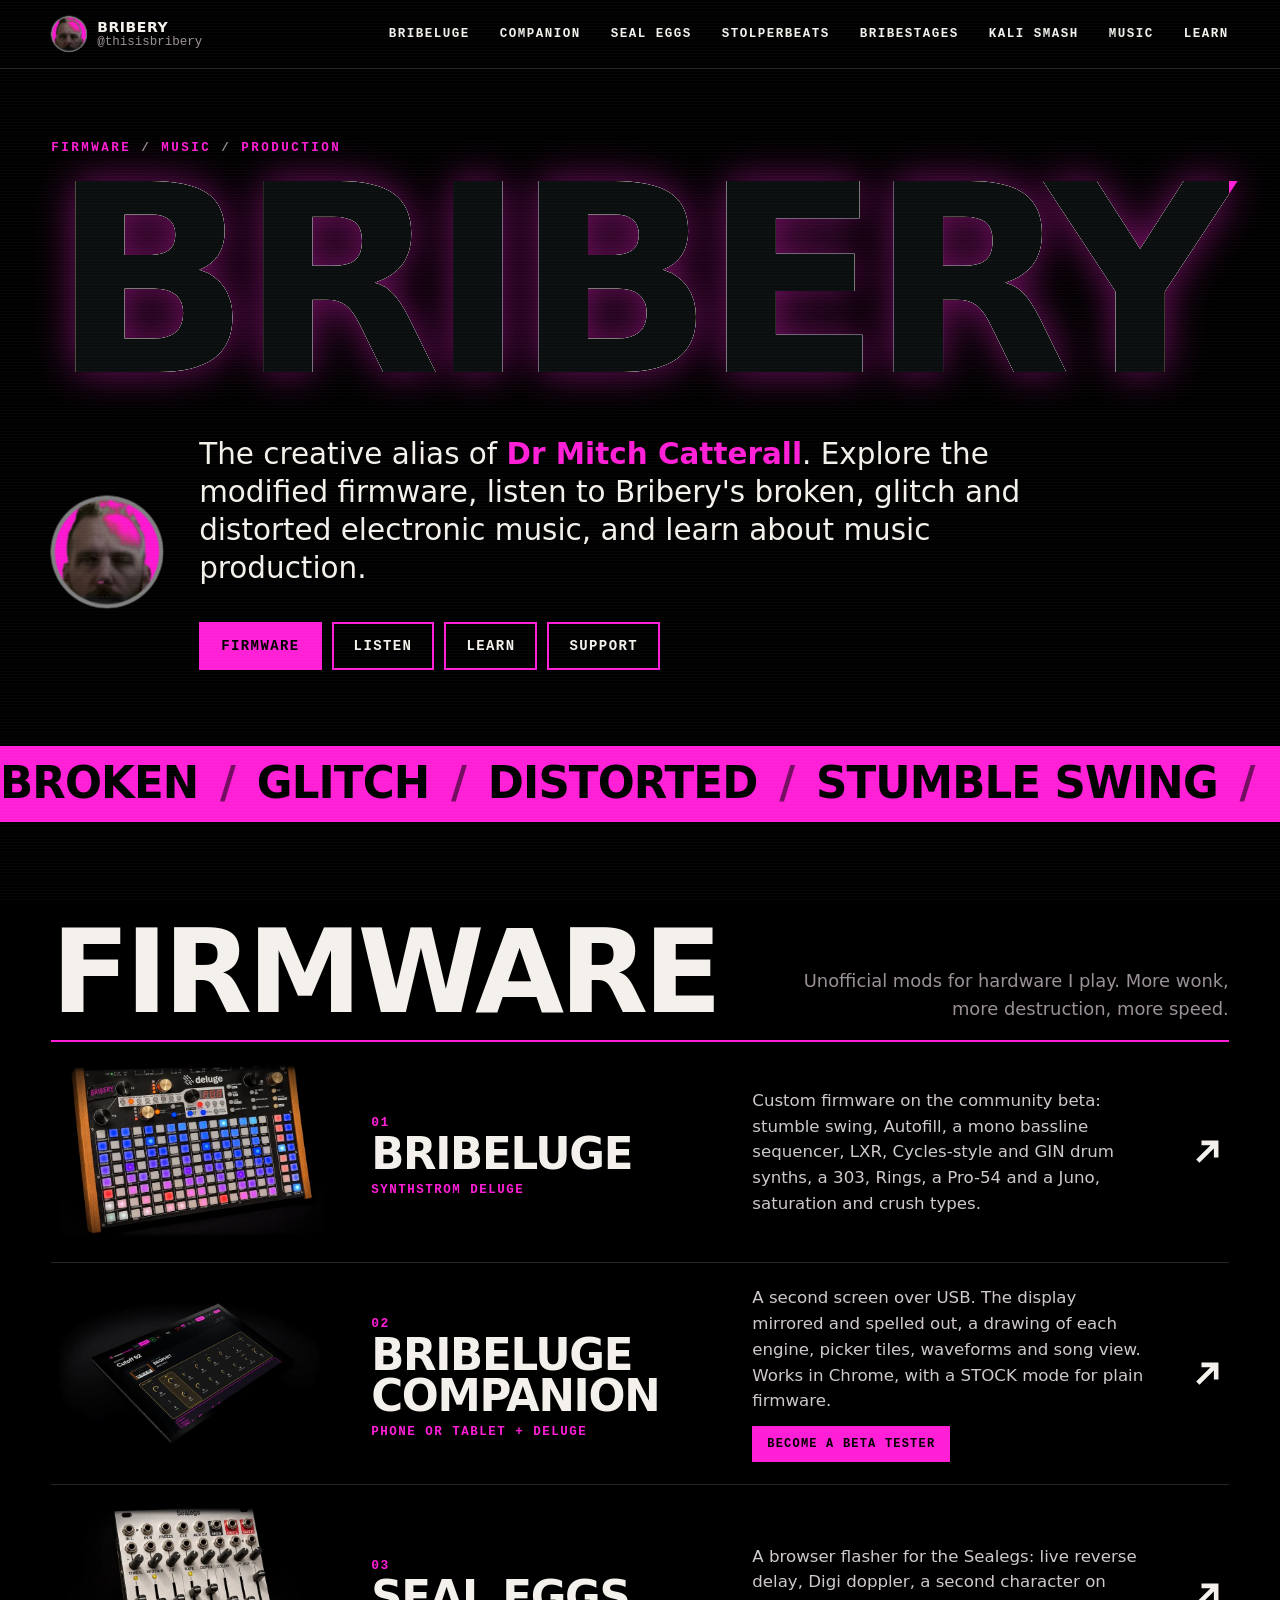
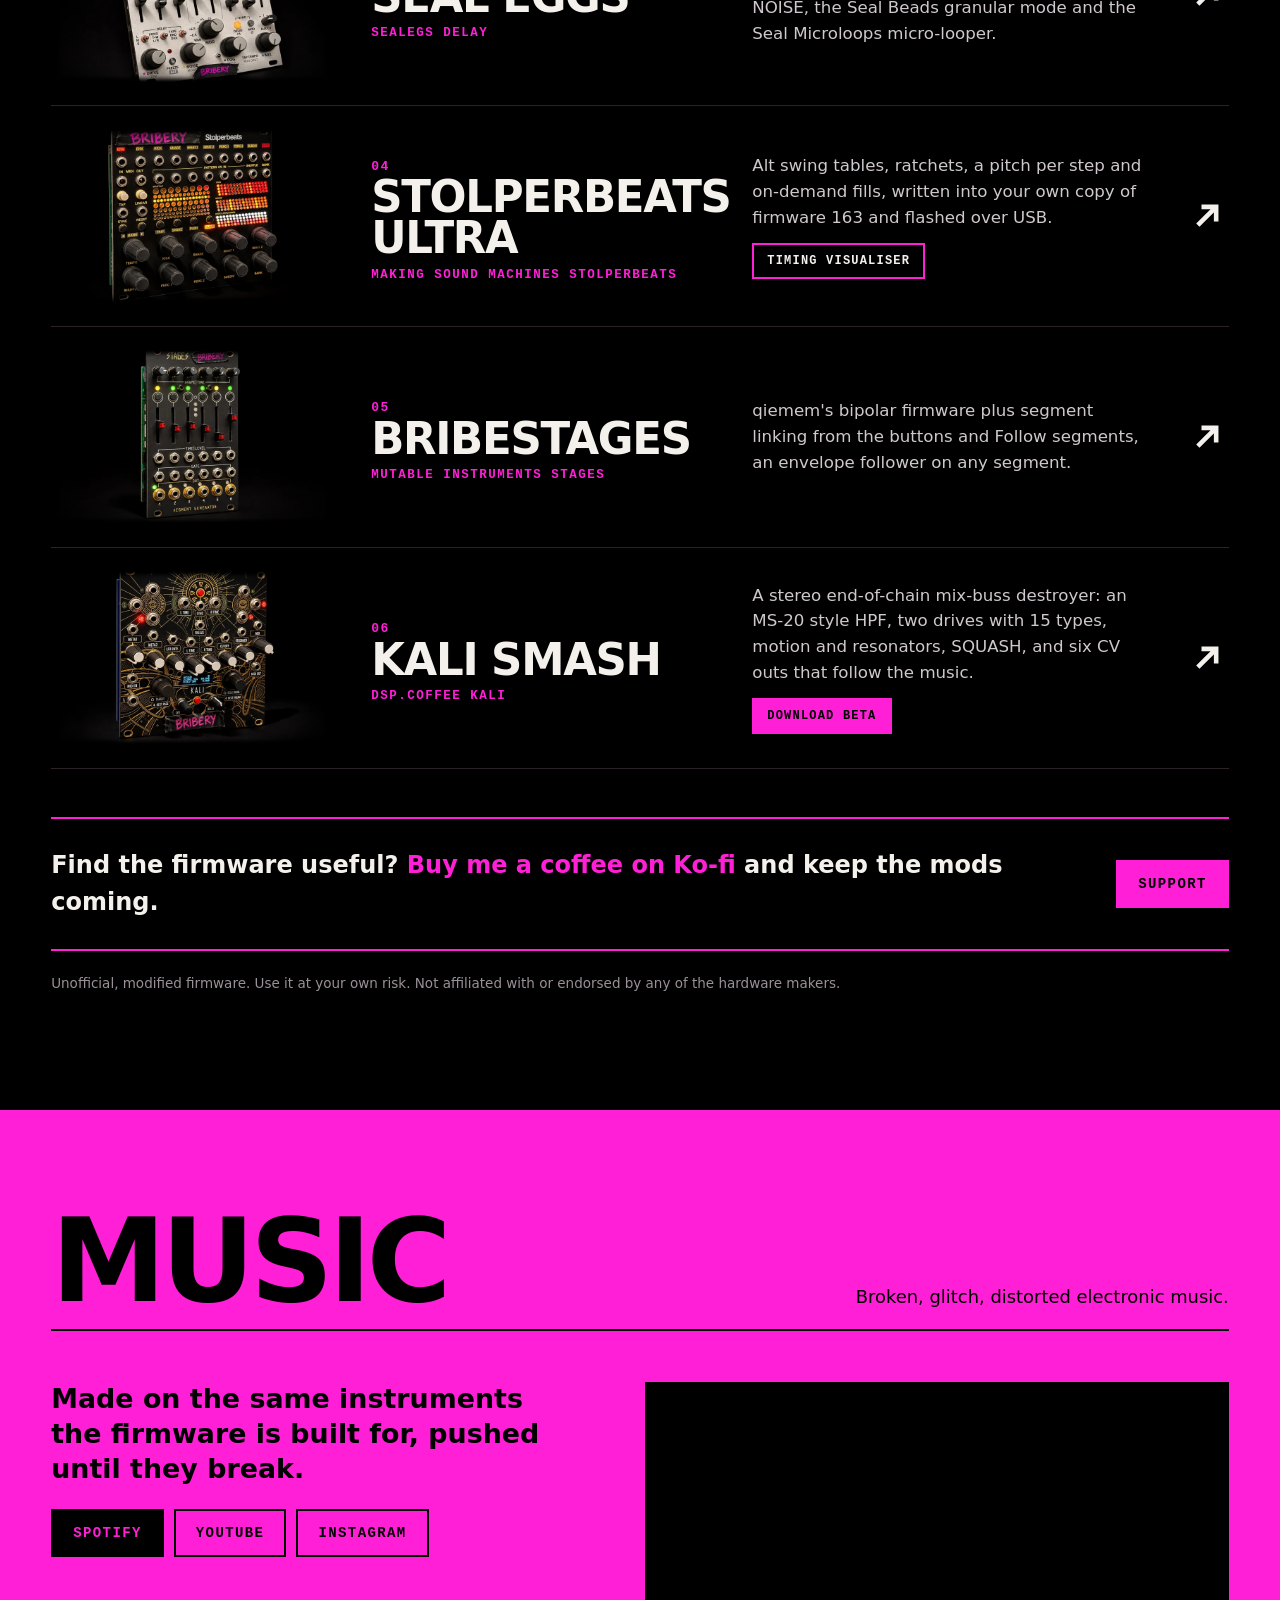
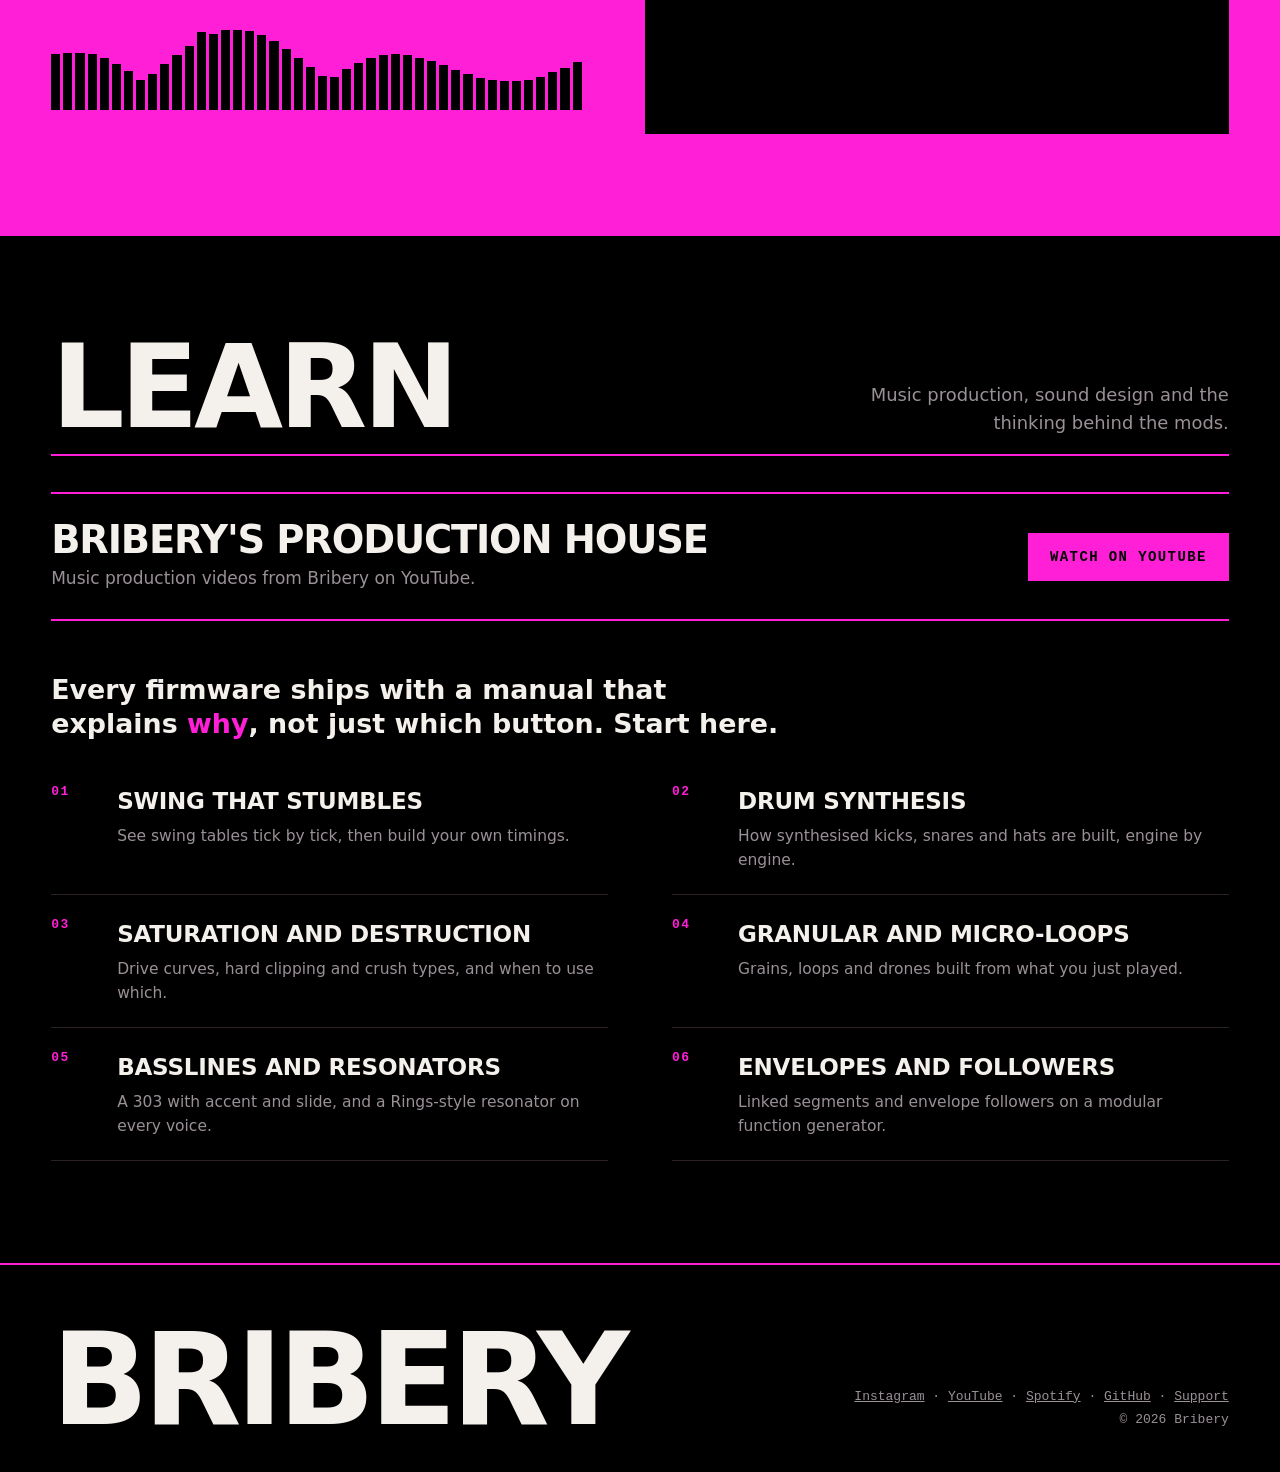
==== index.html @ 131e6a40 "Gear photos, BRIBESTAGES, Seal Eggs defaults - Real photos of the Deluge, Sealegs, Stolperbeats, Sta" ====
<!doctype html>
<html lang="en">
<head>
<meta charset="utf-8">
<meta name="viewport" content="width=device-width,initial-scale=1">
<title>BRIBERY</title>
<meta name="description" content="The creative alias of Dr Mitch Catterall. Modified firmware, broken, glitch and distorted electronic music, and music production.">
<meta name="theme-color" content="#000000">
<meta property="og:title" content="BRIBERY">
<meta property="og:description" content="Modified firmware, broken, glitch and distorted electronic music, and music production.">
<meta property="og:image" content="https://thisisbribery.com/assets/devices/deluge.webp">
<link rel="icon" type="image/png" sizes="32x32" href="/assets/favicon-32.png">
<link rel="icon" type="image/png" sizes="64x64" href="/assets/favicon-64.png">
<link rel="apple-touch-icon" href="/assets/apple-touch-icon.png">
<link rel="stylesheet" href="/assets/site.css">
<style>
html{scroll-behavior:smooth}

/* ---------- hero ---------- */
.hero{padding:clamp(28px,6vw,72px) var(--bx-gutter) clamp(36px,6vw,80px);position:relative}
.hero .bx-mega{font-size:19vw}
.hero-foot{display:grid;grid-template-columns:auto 1fr;gap:clamp(16px,3vw,36px);align-items:center;margin-top:clamp(22px,4vw,48px)}
.bigcoin{width:clamp(72px,9vw,112px);height:clamp(72px,9vw,112px);perspective:500px}
.bigcoin .bx-edge{width:8px;margin-left:-4px}
.bigcoin img{transform:translateZ(4px)}
.bigcoin .bx-back{transform:rotateY(180deg) translateZ(4px)}
.hero .bx-ctas{margin-top:clamp(22px,3vw,34px)}

/* ---------- marquee ---------- */
.marquee{background:var(--bx-pink);color:var(--bx-black);overflow:hidden;border-block:2px solid var(--bx-pink)}
.marquee-track{display:flex;width:max-content;animation:scroll 28s linear infinite}
.marquee span{font:900 clamp(22px,3.4vw,44px)/1 var(--bx-sans);letter-spacing:-.02em;text-transform:uppercase;padding:14px 0;white-space:nowrap}
.marquee i{font-style:normal;padding:0 .5em;opacity:.55}
@keyframes scroll{to{transform:translateX(-50%)}}

/* ---------- firmware rows with device shots ---------- */
.rows{list-style:none;margin:0;padding:0}
.row{position:relative;display:grid;grid-template-columns:clamp(150px,22vw,330px) minmax(0,1fr) minmax(0,1.15fr) 44px;gap:clamp(14px,3vw,40px);align-items:center;
  padding:clamp(14px,2vw,22px) 0;border-bottom:1px solid var(--bx-line);transition:background .15s,padding .15s}
.row:hover,.row:focus-within{background:var(--bx-pink);color:var(--bx-black);padding-inline:clamp(12px,2vw,24px)}
.row:hover .bx-num,.row:hover .dev,.row:hover .desc,.row:focus-within .bx-num,.row:focus-within .dev,.row:focus-within .desc{color:var(--bx-black)}
.shot{position:relative;aspect-ratio:16/10;background:#000;overflow:hidden}
.shot img{display:block;width:100%;height:100%;object-fit:cover;transition:transform .4s ease}
.shot::after{content:"";position:absolute;inset:0;background:radial-gradient(ellipse at 50% 50%,transparent 60%,#000 100%);pointer-events:none}
.row:hover .shot img{transform:scale(1.05)}
.shot.tall img{transform:scale(1.45)}
.row:hover .shot.tall img{transform:scale(1.52)}
.row h3{margin:0;font-weight:900;font-size:clamp(26px,3.4vw,52px);line-height:.95;letter-spacing:-.03em;text-transform:uppercase}
.row h3 a{text-decoration:none}
.row h3 a::after{content:"";position:absolute;inset:0;z-index:1}  /* whole row is the link */
.row h3 a:focus-visible{outline:none}
.dev{display:block;margin-top:8px;font:600 12.5px var(--bx-mono);letter-spacing:.12em;text-transform:uppercase;color:var(--bx-pink)}
.desc{margin:0;color:#cfc8cd;font-size:clamp(15px,1.3vw,17.5px)}
.extra{position:relative;z-index:2;display:flex;flex-wrap:wrap;gap:8px;margin-top:12px}
.extra .bx-btn{padding:9px 13px;font-size:12px}
.row:hover .extra .bx-btn,.row:focus-within .extra .bx-btn{border-color:var(--bx-black);color:var(--bx-black)}
.row:hover .extra .bx-btn.bx-solid,.row:focus-within .extra .bx-btn.bx-solid{background:var(--bx-black);color:var(--bx-pink)}
.arrow{width:44px;height:44px;justify-self:end;stroke:currentColor;fill:none;stroke-width:2.5;transition:transform .15s}
.row:hover .arrow{transform:translate(4px,-4px)}

.support{display:grid;grid-template-columns:minmax(0,1fr) auto;gap:20px;align-items:center;margin-top:clamp(28px,4vw,48px);padding:clamp(18px,2.6vw,28px) 0;border-block:2px solid var(--bx-pink)}
.support p{margin:0;font-size:clamp(18px,1.9vw,24px);font-weight:600}
.support p b{color:var(--bx-pink)}

/* ---------- music ---------- */
.music{background:var(--bx-pink);color:var(--bx-black)}
.music .bx-sec-head{border-color:var(--bx-black)}
.music .bx-sec-head p{color:var(--bx-black)}
.music-body{display:grid;grid-template-columns:minmax(0,1fr) minmax(0,1.1fr);gap:clamp(24px,5vw,72px);align-items:start;margin-top:clamp(28px,4vw,52px)}
.music-body p{margin:0 0 22px;font-size:clamp(19px,2.1vw,28px);line-height:1.3;font-weight:600;max-width:30ch}
.player{background:#000;padding:0;min-height:352px}
.player iframe{display:block;width:100%;height:352px;border:0}
.viz{display:flex;align-items:flex-end;gap:3px;height:clamp(70px,9vw,120px);margin-top:clamp(24px,3vw,40px)}
.viz b{flex:1;background:var(--bx-black);height:var(--h,30%);min-height:2px}

/* ---------- learn ---------- */
.learn-intro{margin:clamp(28px,4vw,52px) 0 clamp(10px,2vw,20px);font-size:clamp(19px,2.1vw,28px);line-height:1.3;font-weight:600;max-width:40ch}
.learn-intro b{color:var(--bx-pink)}
.yt{display:grid;grid-template-columns:minmax(0,1fr) auto;gap:20px;align-items:center;padding:clamp(18px,2.6vw,28px) 0;border-block:2px solid var(--bx-pink);margin:clamp(20px,3vw,36px) 0}
.yt h3{margin:0;font-weight:900;font-size:clamp(24px,3vw,42px);line-height:.95;letter-spacing:-.03em;text-transform:uppercase}
.yt p{margin:6px 0 0;color:var(--bx-muted)}
.topics{list-style:none;margin:0;padding:0;display:grid;grid-template-columns:repeat(2,minmax(0,1fr));column-gap:clamp(24px,5vw,72px)}
.topics li{border-bottom:1px solid var(--bx-line)}
.topics a{display:grid;grid-template-columns:52px 1fr;gap:14px;padding:22px 0;text-decoration:none}
.topics h3{margin:0;font-size:clamp(19px,1.8vw,24px);font-weight:800;letter-spacing:-.01em;text-transform:uppercase}
.topics p{margin:4px 0 0;color:var(--bx-muted);font-size:15.5px}
.topics a:hover h3{color:var(--bx-pink)}
.topics a:hover p{color:var(--bx-ink)}

@media (max-width:860px){
  .row{grid-template-columns:minmax(0,1fr) 30px;row-gap:12px}
  .row .shot{grid-column:1 / -1}
  .row .desc-wrap{grid-column:1 / -1}
  .row .arrow{grid-row:2;grid-column:2;width:30px;height:30px}
  .music-body,.topics{grid-template-columns:1fr}
  .support,.yt{grid-template-columns:1fr}
}
@media (max-width:520px){ .hero-foot{grid-template-columns:1fr} }
@media (prefers-reduced-motion:reduce){ .marquee-track,.viz b{animation:none!important} html{scroll-behavior:auto} }
</style>
<script src="/assets/site.js"></script>
</head>
<body class="bx" data-bx-page="home" data-bx-foot>

<main>
  <div class="hero">
    <p class="bx-kicker">Firmware <span>/</span> Music <span>/</span> Production</p>
    <h1 class="bx-mega bx-glitch" data-text="BRIBERY" data-fit><span class="bx-fit">BRIBERY</span></h1>
    <div class="hero-foot">
      <span class="bx-coin bigcoin" aria-hidden="true"><span class="bx-coin-inner"><img src="/assets/coin-front.png" alt=""><span class="bx-edge"></span><img class="bx-back" src="/assets/coin-back.png" alt=""></span></span>
      <div>
        <p class="bx-lede">The creative alias of <b>Dr Mitch Catterall</b>. Explore the modified firmware, listen to Bribery's broken, glitch and distorted electronic music, and learn about music production.</p>
        <div class="bx-ctas">
          <a class="bx-btn bx-solid" href="#firmware">Firmware</a>
          <a class="bx-btn" href="#music">Listen</a>
          <a class="bx-btn" href="#learn">Learn</a>
          <a class="bx-btn" data-bx-support href="#" target="_blank" rel="noopener">Support</a>
        </div>
      </div>
    </div>
  </div>

  <div class="marquee" aria-hidden="true">
    <div class="marquee-track">
      <span>Broken<i>/</i>Glitch<i>/</i>Distorted<i>/</i>Stumble swing<i>/</i>Drum synths<i>/</i>Live reverse<i>/</i>Granular<i>/</i>Mix-buss destruction<i>/</i>Moarrrrr<i>/</i></span>
      <span>Broken<i>/</i>Glitch<i>/</i>Distorted<i>/</i>Stumble swing<i>/</i>Drum synths<i>/</i>Live reverse<i>/</i>Granular<i>/</i>Mix-buss destruction<i>/</i>Moarrrrr<i>/</i></span>
    </div>
  </div>

  <section class="bx-section" id="firmware">
    <div class="bx-sec-head">
      <h2>Firmware</h2>
      <p>Unofficial mods for hardware I play. More wonk, more destruction, more speed.</p>
    </div>
    <ul class="rows">
      <li class="row">
        <div class="shot"><img src="/assets/devices/deluge-sm.webp" width="800" height="500" alt="" loading="lazy"></div>
        <div><span class="bx-num">01</span><h3><a href="/bribeluge/">Bribeluge</a></h3><span class="dev">Synthstrom Deluge</span></div>
        <div class="desc-wrap"><p class="desc">Custom firmware on the community beta: stumble swing, Autofill, a mono bassline sequencer, LXR, Cycles-style and GIN drum synths, a 303, Rings, a Pro-54 and a Juno, saturation and crush types.</p></div>
        <svg class="arrow" viewBox="0 0 24 24" aria-hidden="true"><path d="M7 17 17 7M9 7h8v8"/></svg>
      </li>
      <li class="row">
        <div class="shot"><img src="/assets/devices/companion-sm.webp" width="800" height="500" alt="" loading="lazy"></div>
        <div><span class="bx-num">02</span><h3><a href="/companion/">Bribeluge Companion</a></h3><span class="dev">Phone or tablet + Deluge</span></div>
        <div class="desc-wrap"><p class="desc">A second screen over USB. The display mirrored and spelled out, a drawing of each engine, picker tiles, waveforms and song view. Works in Chrome, with a STOCK mode for plain firmware.</p>
          <div class="extra"><a class="bx-btn bx-solid" href="#" data-bx-beta>Become a beta tester</a></div></div>
        <svg class="arrow" viewBox="0 0 24 24" aria-hidden="true"><path d="M7 17 17 7M9 7h8v8"/></svg>
      </li>
      <li class="row">
        <div class="shot"><img src="/assets/devices/sealegs-sm.webp" width="800" height="500" alt="" loading="lazy"></div>
        <div><span class="bx-num">03</span><h3><a href="/sealeggs/">Seal Eggs</a></h3><span class="dev">Sealegs delay</span></div>
        <div class="desc-wrap"><p class="desc">A browser flasher for the Sealegs: live reverse delay, Digi doppler, a second character on NOISE, the Seal Beads granular mode and the Seal Microloops micro-looper.</p></div>
        <svg class="arrow" viewBox="0 0 24 24" aria-hidden="true"><path d="M7 17 17 7M9 7h8v8"/></svg>
      </li>
      <li class="row">
        <div class="shot"><img src="/assets/devices/stolperbeats-sm.webp" width="800" height="500" alt="" loading="lazy"></div>
        <div><span class="bx-num">04</span><h3><a href="/stolperbeats/">Stolperbeats Ultra</a></h3><span class="dev">Making Sound Machines Stolperbeats</span></div>
        <div class="desc-wrap"><p class="desc">Alt swing tables, ratchets, a pitch per step and on-demand fills, written into your own copy of firmware 163 and flashed over USB.</p>
          <div class="extra"><a class="bx-btn" href="/stolperbeats/visualiser/">Timing visualiser</a></div></div>
        <svg class="arrow" viewBox="0 0 24 24" aria-hidden="true"><path d="M7 17 17 7M9 7h8v8"/></svg>
      </li>
      <li class="row">
        <div class="shot"><img src="/assets/devices/stages-sm.webp" width="800" height="500" alt="" loading="lazy"></div>
        <div><span class="bx-num">05</span><h3><a href="/bribestages/">Bribestages</a></h3><span class="dev">Mutable Instruments Stages</span></div>
        <div class="desc-wrap"><p class="desc">qiemem's bipolar firmware plus segment linking from the buttons and Follow segments, an envelope follower on any segment.</p></div>
        <svg class="arrow" viewBox="0 0 24 24" aria-hidden="true"><path d="M7 17 17 7M9 7h8v8"/></svg>
      </li>
    <li class="row">
        <div class="shot"><img src="/assets/devices/kali-sm.webp" width="800" height="500" alt="" loading="lazy"></div>
        <div><span class="bx-num">06</span><h3><a href="/kali/">Kali Smash</a></h3><span class="dev">dsp.coffee Kali</span></div>
        <div class="desc-wrap"><p class="desc">A stereo end-of-chain mix-buss destroyer: an MS-20 style HPF, two drives with 15 types, motion and resonators, SQUASH, and six CV outs that follow the music.</p>
          <div class="extra"><a class="bx-btn bx-solid" href="#" data-bx-download="kali">Download beta</a></div></div>
        <svg class="arrow" viewBox="0 0 24 24" aria-hidden="true"><path d="M7 17 17 7M9 7h8v8"/></svg>
      </li>
    </ul>
    <div class="support" data-bx-support-block>
      <p>Find the firmware useful? <b>Buy me a coffee on Ko-fi</b> and keep the mods coming.</p>
      <a class="bx-btn bx-solid" data-bx-support href="#" target="_blank" rel="noopener">Support</a>
    </div>
    <p class="bx-fine" style="margin-top:22px">Unofficial, modified firmware. Use it at your own risk. Not affiliated with or endorsed by any of the hardware makers.</p>
  </section>

  <section id="music" class="bx-section music">
    <div class="bx-sec-head">
      <h2>Music</h2>
      <p>Broken, glitch, distorted electronic music.</p>
    </div>
    <div class="music-body">
      <div>
        <p>Made on the same instruments the firmware is built for, pushed until they break.</p>
        <div class="bx-ctas">
          <a class="bx-btn bx-ink bx-solid" data-bx-link="spotify" href="#" target="_blank" rel="noopener">Spotify</a>
          <a class="bx-btn bx-ink" data-bx-link="youtube" href="#" target="_blank" rel="noopener">YouTube</a>
          <a class="bx-btn bx-ink" data-bx-link="instagram" href="#" target="_blank" rel="noopener">Instagram</a>
        </div>
        <div class="viz" id="viz" aria-hidden="true"></div>
      </div>
      <div class="player">
        <iframe title="Bribery on Spotify" src="https://open.spotify.com/embed/artist/2icKus0gqgPVjAtHFM0e7N?utm_source=generator&amp;theme=0" loading="lazy"
          allow="autoplay; clipboard-write; encrypted-media; fullscreen; picture-in-picture"></iframe>
      </div>
    </div>
  </section>

  <section id="learn" class="bx-section">
    <div class="bx-sec-head">
      <h2>Learn</h2>
      <p>Music production, sound design and the thinking behind the mods.</p>
    </div>
    <div class="yt">
      <div><h3>Bribery's Production House</h3><p>Music production videos from Bribery on YouTube.</p></div>
      <a class="bx-btn bx-solid" data-bx-link="youtube" href="#" target="_blank" rel="noopener">Watch on YouTube</a>
    </div>
    <p class="learn-intro">Every firmware ships with a manual that explains <b>why</b>, not just which button. Start here.</p>
    <ul class="topics">
      <li><a href="/stolperbeats/visualiser/"><span class="bx-num">01</span><div><h3>Swing that stumbles</h3><p>See swing tables tick by tick, then build your own timings.</p></div></a></li>
      <li><a href="/bribeluge/#drums"><span class="bx-num">02</span><div><h3>Drum synthesis</h3><p>How synthesised kicks, snares and hats are built, engine by engine.</p></div></a></li>
      <li><a href="/bribeluge/#fx"><span class="bx-num">03</span><div><h3>Saturation and destruction</h3><p>Drive curves, hard clipping and crush types, and when to use which.</p></div></a></li>
      <li><a href="/sealeggs/"><span class="bx-num">04</span><div><h3>Granular and micro-loops</h3><p>Grains, loops and drones built from what you just played.</p></div></a></li>
      <li><a href="/bribeluge/#synths"><span class="bx-num">05</span><div><h3>Basslines and resonators</h3><p>A 303 with accent and slide, and a Rings-style resonator on every voice.</p></div></a></li>
      <li><a href="/bribestages/#follow"><span class="bx-num">06</span><div><h3>Envelopes and followers</h3><p>Linked segments and envelope followers on a modular function generator.</p></div></a></li>
    </ul>
  </section>
</main>

<script>
// Level-meter visual in the Music band.
(function(){
  var viz = document.getElementById("viz"), n = innerWidth < 600 ? 28 : 44, bars = [];
  for (var i = 0; i < n; i++){ var b = document.createElement("b"); viz.appendChild(b); bars.push(b); }
  var still = matchMedia("(prefers-reduced-motion: reduce)").matches;
  function frame(t){
    for (var i = 0; i < n; i++){
      var x = i / n, base = 0.25 + 0.45 * Math.abs(Math.sin(x * 9 + t / 700)) * Math.abs(Math.sin(x * 3.1 - t / 1300));
      var spike = Math.random() < 0.06 ? Math.random() * 0.6 : 0;
      bars[i].style.setProperty("--h", Math.min(100, (base + spike) * 100) + "%");
    }
  }
  if (still) { frame(1200); return; }
  var last = 0;
  (function loop(t){ if (t - last > 90){ frame(t); last = t; } requestAnimationFrame(loop); })(0);
})();
</script>
</body>
</html>
---- assets/site.css ----
/* BRIBERY shared shell.
   Everything here is prefixed bx- so it never collides with a ported tool's own classes.
   Tokens are on :root under --bx-*. A page in "classic" mode (html[data-mode="classic"])
   keeps only the mode toggle from this file; the shell nav and footer hide. */
:root{
  --bx-pink:#ff1fd6; --bx-pink-deep:#b3009a; --bx-pink-glow:rgba(255,31,214,.45);
  --bx-teal:#19ffe0; --bx-orange:#ff8a1f;
  --bx-black:#000; --bx-ink:#f4f1ec; --bx-muted:#9a9097; --bx-line:#2a2228; --bx-soft:#0d0a0c;
  --bx-mono:ui-monospace,SFMono-Regular,Menlo,Consolas,monospace;
  --bx-sans:system-ui,-apple-system,"Segoe UI",Roboto,Helvetica,Arial,sans-serif;
  --bx-gutter:clamp(16px,4vw,56px);
}

/* ---------- base for pages built natively in the new style ---------- */
body.bx{margin:0;background:var(--bx-black);color:var(--bx-ink);font:17px/1.55 var(--bx-sans);-webkit-font-smoothing:antialiased;overflow-x:hidden}
body.bx *{box-sizing:border-box}
body.bx a{color:inherit}
body.bx ::selection{background:var(--bx-pink);color:var(--bx-black)}
html[data-mode="new"] body::after,body.bx::after{content:"";position:fixed;inset:0;pointer-events:none;z-index:900;
  background:repeating-linear-gradient(0deg,rgba(255,255,255,.025) 0 1px,transparent 1px 3px)}

/* ---------- top bar ---------- */
.bx-top{display:flex;align-items:center;justify-content:space-between;gap:16px;padding:16px var(--bx-gutter);
  border-bottom:1px solid var(--bx-line);background:var(--bx-black);color:var(--bx-ink);font-family:var(--bx-sans);position:relative;z-index:800}
.bx-top *{box-sizing:border-box}
.bx-brand{display:inline-flex;align-items:center;gap:10px;text-decoration:none;color:var(--bx-ink);font-size:14px;line-height:1.2;flex:0 0 auto}
.bx-brand b{font-weight:800;letter-spacing:.04em}
.bx-brand small{display:block;color:var(--bx-muted);font:12.5px var(--bx-mono)}
.bx-brand:hover small{color:var(--bx-pink)}
.bx-coin{display:block;width:36px;height:36px;perspective:220px;flex:0 0 auto}
.bx-coin-inner{display:block;position:relative;width:100%;height:100%;transform-style:preserve-3d;animation:bxcoinspin 4s steps(24) infinite}
.bx-brand:hover .bx-coin-inner{animation-duration:1.6s}
.bx-coin img{position:absolute;inset:0;width:100%;height:100%;border-radius:50%;backface-visibility:hidden;-webkit-backface-visibility:hidden;transform:translateZ(2.5px)}
.bx-coin .bx-back{transform:rotateY(180deg) translateZ(2.5px)}
.bx-coin .bx-edge{display:block;position:absolute;left:50%;top:8%;width:5px;height:84%;margin-left:-2.5px;background:linear-gradient(#9a9a9a,#6f6f6f 50%,#4a4a4a);transform:rotateY(90deg)}
@keyframes bxcoinspin{to{transform:rotateY(360deg)}}
.bx-nav{display:flex;align-items:center;gap:clamp(12px,2.4vw,30px);font:600 12.5px var(--bx-mono);letter-spacing:.12em;text-transform:uppercase;
  overflow-x:auto;scrollbar-width:none;min-width:0}
.bx-nav::-webkit-scrollbar{display:none}
.bx-nav a{text-decoration:none;color:var(--bx-muted);white-space:nowrap}
.bx-nav a:hover,.bx-nav a[aria-current="page"]{color:var(--bx-pink)}

/* ---------- classic / new toggle ---------- */
.bx-mode{display:inline-flex;border:1.5px solid var(--bx-pink);font:700 11px var(--bx-mono);letter-spacing:.12em;text-transform:uppercase;flex:0 0 auto;background:var(--bx-black)}
.bx-mode button{all:unset;cursor:pointer;padding:6px 10px;color:var(--bx-pink);font:inherit;letter-spacing:inherit}
.bx-mode button[aria-pressed="true"]{background:var(--bx-pink);color:var(--bx-black)}
.bx-mode button:focus-visible{outline:2px solid var(--bx-teal);outline-offset:2px}
/* In classic mode the toggle floats bottom-left so the original page is untouched */
.bx-mode-float{position:fixed;left:10px;bottom:10px;z-index:950;box-shadow:0 4px 16px rgba(0,0,0,.35);opacity:.9}
.bx-mode-float:hover{opacity:1}
/* Classic is already on, so the floating toggle only needs the way back */
.bx-mode-float button[data-m="classic"]{display:none}
.bx-mode-float button[data-m="new"]{background:var(--bx-black);color:var(--bx-pink);padding:5px 8px;font-size:10px}
.bx-mode-float button[data-m="new"]::after{content:" look"}
html[data-mode="classic"] .bx-top,html[data-mode="classic"] .bx-foot,html[data-mode="classic"] .bx-new-only{display:none!important}
html[data-mode="new"] .bx-classic-only,html:not([data-mode]) .bx-classic-only{display:none!important}

/* ---------- shared building blocks for new-style pages ---------- */
.bx-section{padding:clamp(56px,8vw,120px) var(--bx-gutter)}
.bx-kicker{font:600 12.5px var(--bx-mono);letter-spacing:.2em;text-transform:uppercase;color:var(--bx-pink);margin:0 0 clamp(10px,2vw,22px)}
.bx-kicker span{color:var(--bx-muted)}
.bx-mega{position:relative;margin:0;font-weight:900;line-height:.8;letter-spacing:-.045em;color:var(--bx-pink);white-space:nowrap;text-shadow:0 0 40px var(--bx-pink-glow);text-transform:uppercase}
.bx-mega .bx-fit{display:inline-block}
/* giant titles are decorative and their glyph boxes overhang: never let them swallow clicks meant for buttons below */
.bx-mega{pointer-events:none}
.bx-glitch::before,.bx-glitch::after{content:attr(data-text);position:absolute;left:0;top:0;width:100%;overflow:hidden;pointer-events:none;text-shadow:none}
.bx-glitch::before{color:var(--bx-teal);mix-blend-mode:screen;animation:bxslice1 4.2s steps(1) infinite}
.bx-glitch::after{color:var(--bx-ink);mix-blend-mode:difference;animation:bxslice2 4.2s steps(1) infinite}
@keyframes bxslice1{0%,86%,100%{clip-path:inset(100% 0 0 0);transform:none}87%{clip-path:inset(12% 0 70% 0);transform:translate(-1.2vw,0)}89%{clip-path:inset(55% 0 28% 0);transform:translate(1.6vw,0)}91%{clip-path:inset(30% 0 52% 0);transform:translate(-.6vw,0)}93%{clip-path:inset(78% 0 6% 0);transform:translate(2.2vw,0)}95%{clip-path:inset(100% 0 0 0)}}
@keyframes bxslice2{0%,88%,100%{clip-path:inset(100% 0 0 0);transform:none}89%{clip-path:inset(40% 0 44% 0);transform:translate(1vw,0)}92%{clip-path:inset(4% 0 86% 0);transform:translate(-2vw,0)}94%{clip-path:inset(66% 0 20% 0);transform:translate(.8vw,0)}96%{clip-path:inset(100% 0 0 0)}}
.bx-lede{margin:0;font-size:clamp(19px,2.3vw,30px);line-height:1.3;font-weight:500;max-width:46ch}
.bx-lede b{color:var(--bx-pink);font-weight:800}
.bx-sec-head{display:grid;grid-template-columns:1fr auto;align-items:end;gap:20px;border-bottom:2px solid var(--bx-pink);padding-bottom:18px}
.bx-sec-head h2{margin:0;font-weight:900;font-size:clamp(44px,9vw,140px);line-height:.85;letter-spacing:-.04em;text-transform:uppercase}
.bx-sec-head p{margin:0;max-width:38ch;color:var(--bx-muted);font-size:clamp(15px,1.4vw,18px);text-align:right}
.bx-num{font:600 13px var(--bx-mono);color:var(--bx-pink);letter-spacing:.12em}
.bx-btn{display:inline-flex;align-items:center;gap:10px;text-decoration:none;font:700 14px var(--bx-mono);letter-spacing:.1em;text-transform:uppercase;
  padding:14px 20px;border:2px solid var(--bx-pink);color:var(--bx-pink);background:transparent;cursor:pointer;transition:background .12s,color .12s;border-radius:0}
.bx-btn:hover{background:var(--bx-pink);color:var(--bx-black)}
.bx-btn.bx-solid{background:var(--bx-pink);color:var(--bx-black)}
.bx-btn.bx-solid:hover{background:var(--bx-black);color:var(--bx-pink)}
.bx-btn.bx-ink{border-color:var(--bx-black);color:var(--bx-black)}
.bx-btn.bx-ink:hover,.bx-btn.bx-ink.bx-solid{background:var(--bx-black);color:var(--bx-pink)}
.bx-ctas{display:flex;flex-wrap:wrap;gap:10px}
.bx-fine{font-size:13.5px;color:var(--bx-muted)}

/* ---------- footer ---------- */
.bx-foot{border-top:2px solid var(--bx-pink);padding:clamp(36px,5vw,64px) var(--bx-gutter) 40px;display:grid;grid-template-columns:1fr auto;gap:24px;align-items:end;
  background:var(--bx-black);color:var(--bx-ink);font-family:var(--bx-sans)}
.bx-foot-word{font-weight:900;font-size:clamp(48px,10vw,150px);line-height:.8;letter-spacing:-.045em;color:var(--bx-pink);margin:0;text-decoration:none}
.bx-foot-meta{font:13px/1.8 var(--bx-mono);color:var(--bx-muted);text-align:right}
.bx-foot-meta a{color:var(--bx-ink)}
.bx-foot-meta a:hover{color:var(--bx-pink)}

/* ---------- beta tester modal ---------- */
.bx-modal{position:fixed;inset:0;z-index:1000;display:none;align-items:center;justify-content:center;padding:16px;background:rgba(0,0,0,.78);font-family:var(--bx-sans);color:var(--bx-ink)}
.bx-modal.bx-open{display:flex}
.bx-modal *{box-sizing:border-box}
.bx-dialog{width:100%;max-width:520px;background:var(--bx-black);border:2px solid var(--bx-pink);box-shadow:0 0 60px var(--bx-pink-glow);padding:clamp(20px,4vw,34px);position:relative;max-height:calc(100vh - 32px);overflow:auto}
.bx-dialog h3{margin:0 0 6px;font-size:clamp(30px,5vw,46px);font-weight:900;line-height:.9;letter-spacing:-.03em;text-transform:uppercase;color:var(--bx-pink)}
.bx-dialog p{margin:0 0 18px;color:var(--bx-muted);font-size:15px}
.bx-dialog label{display:block;font:600 11.5px var(--bx-mono);letter-spacing:.14em;text-transform:uppercase;color:var(--bx-muted);margin:14px 0 6px}
.bx-dialog input,.bx-dialog select,.bx-dialog textarea{width:100%;background:#0b0809;border:1.5px solid var(--bx-line);color:var(--bx-ink);font:16px var(--bx-sans);padding:11px 12px;border-radius:0}
.bx-dialog input:focus,.bx-dialog select:focus,.bx-dialog textarea:focus{outline:none;border-color:var(--bx-pink)}
.bx-dialog textarea{min-height:90px;resize:vertical}
.bx-dialog .bx-ctas{margin-top:20px}
.bx-close{position:absolute;top:10px;right:12px;background:none;border:0;color:var(--bx-muted);font:700 26px/1 var(--bx-sans);cursor:pointer;padding:4px 8px}
.bx-close:hover{color:var(--bx-pink)}
.bx-status{margin-top:14px;font:600 13.5px var(--bx-mono);min-height:1em}
.bx-status.bx-ok{color:var(--bx-teal)} .bx-status.bx-bad{color:#ff8787}
.bx-dl-promise{margin:16px 0 0!important;font-size:13px!important}
.bx-dl-note{margin:6px 0 0!important;font-size:13px!important;color:var(--bx-orange)!important}
.bx-status a{color:var(--bx-pink)}
.bx-btn:disabled{opacity:.6;cursor:wait}
.bx-hp{position:absolute;left:-9999px;width:1px;height:1px;opacity:0}

@media (max-width:860px){
  .bx-sec-head{grid-template-columns:1fr}
  .bx-sec-head p{text-align:left}
  .bx-foot{grid-template-columns:1fr}
  .bx-foot-meta{text-align:left}
}
@media (max-width:620px){
  .bx-top{flex-wrap:wrap;row-gap:12px}
  .bx-nav{order:3;width:100%}
}
@media (prefers-reduced-motion:reduce){
  .bx-coin-inner,.bx-glitch::before,.bx-glitch::after{animation:none!important}
}
/* The Companion app has its own New/Classic switch in its footer */
body[data-bx-page="companion"] .bx-mode-float{display:none!important}
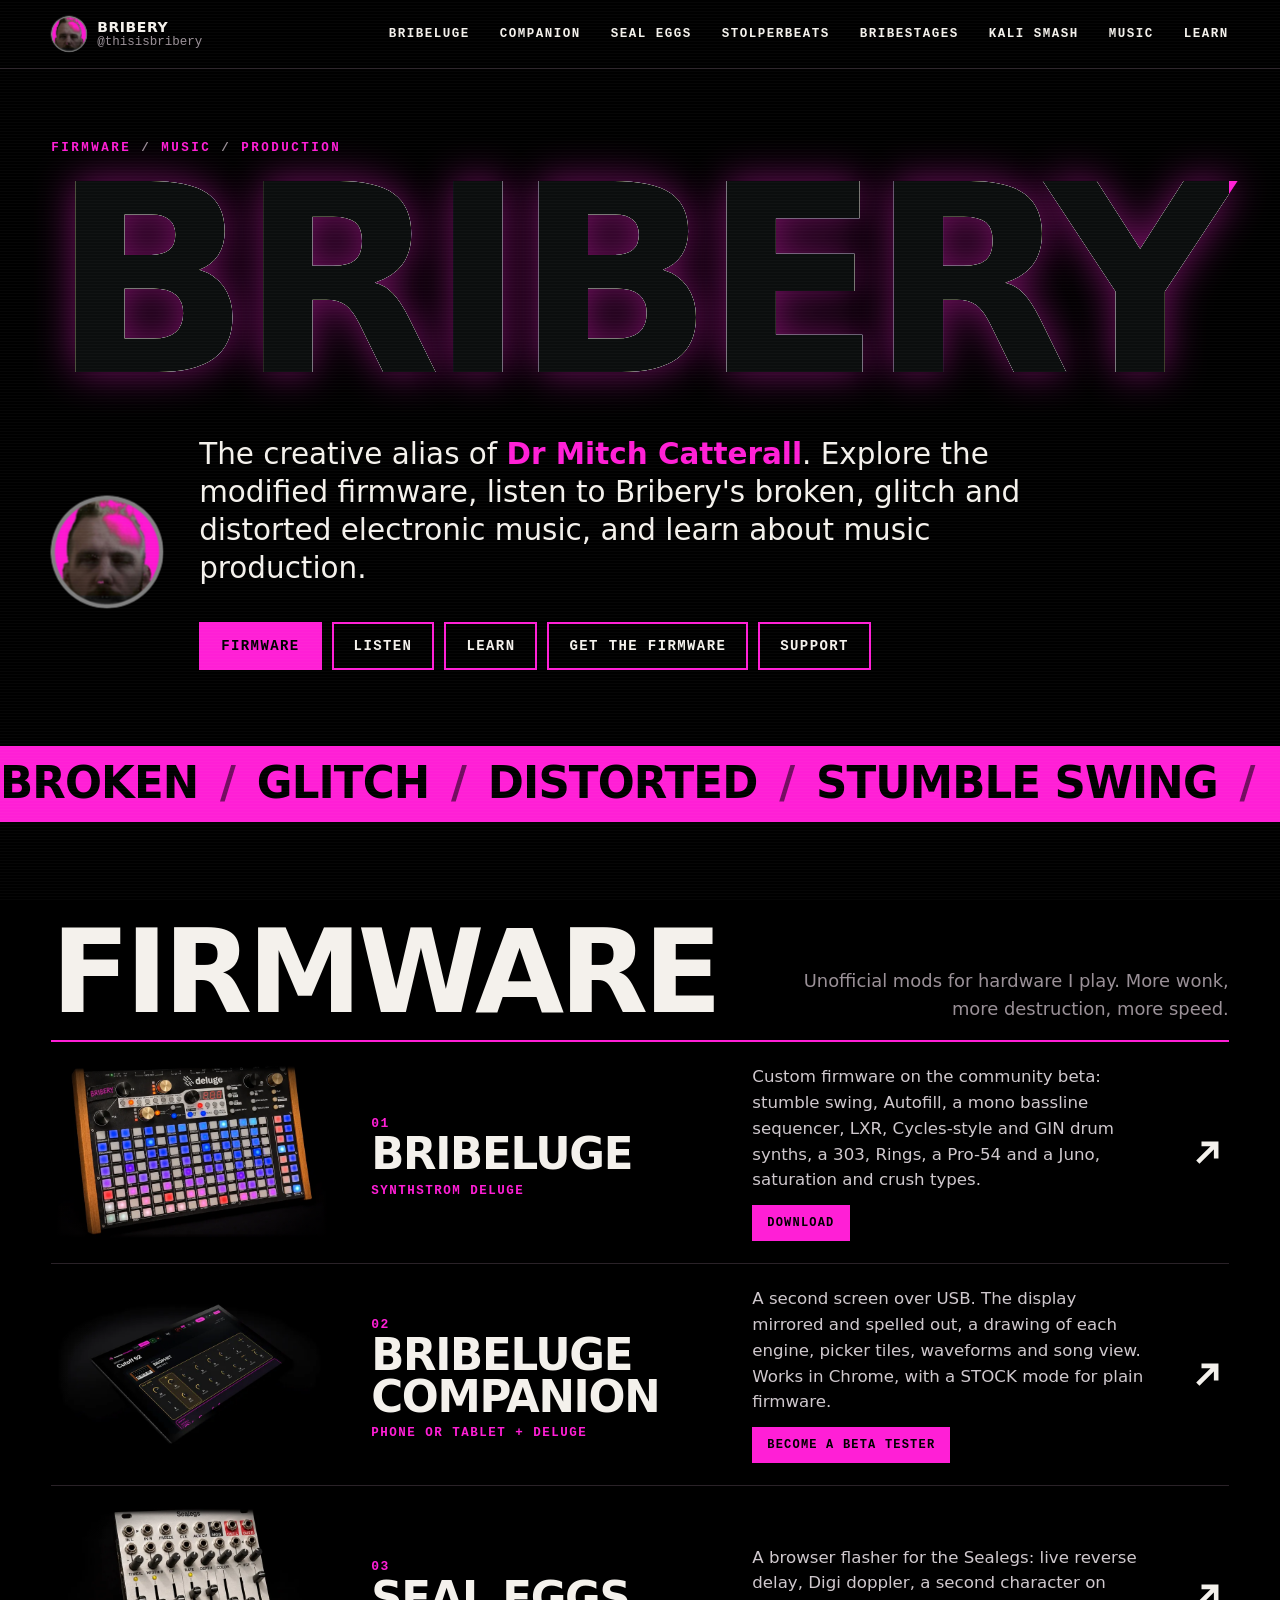
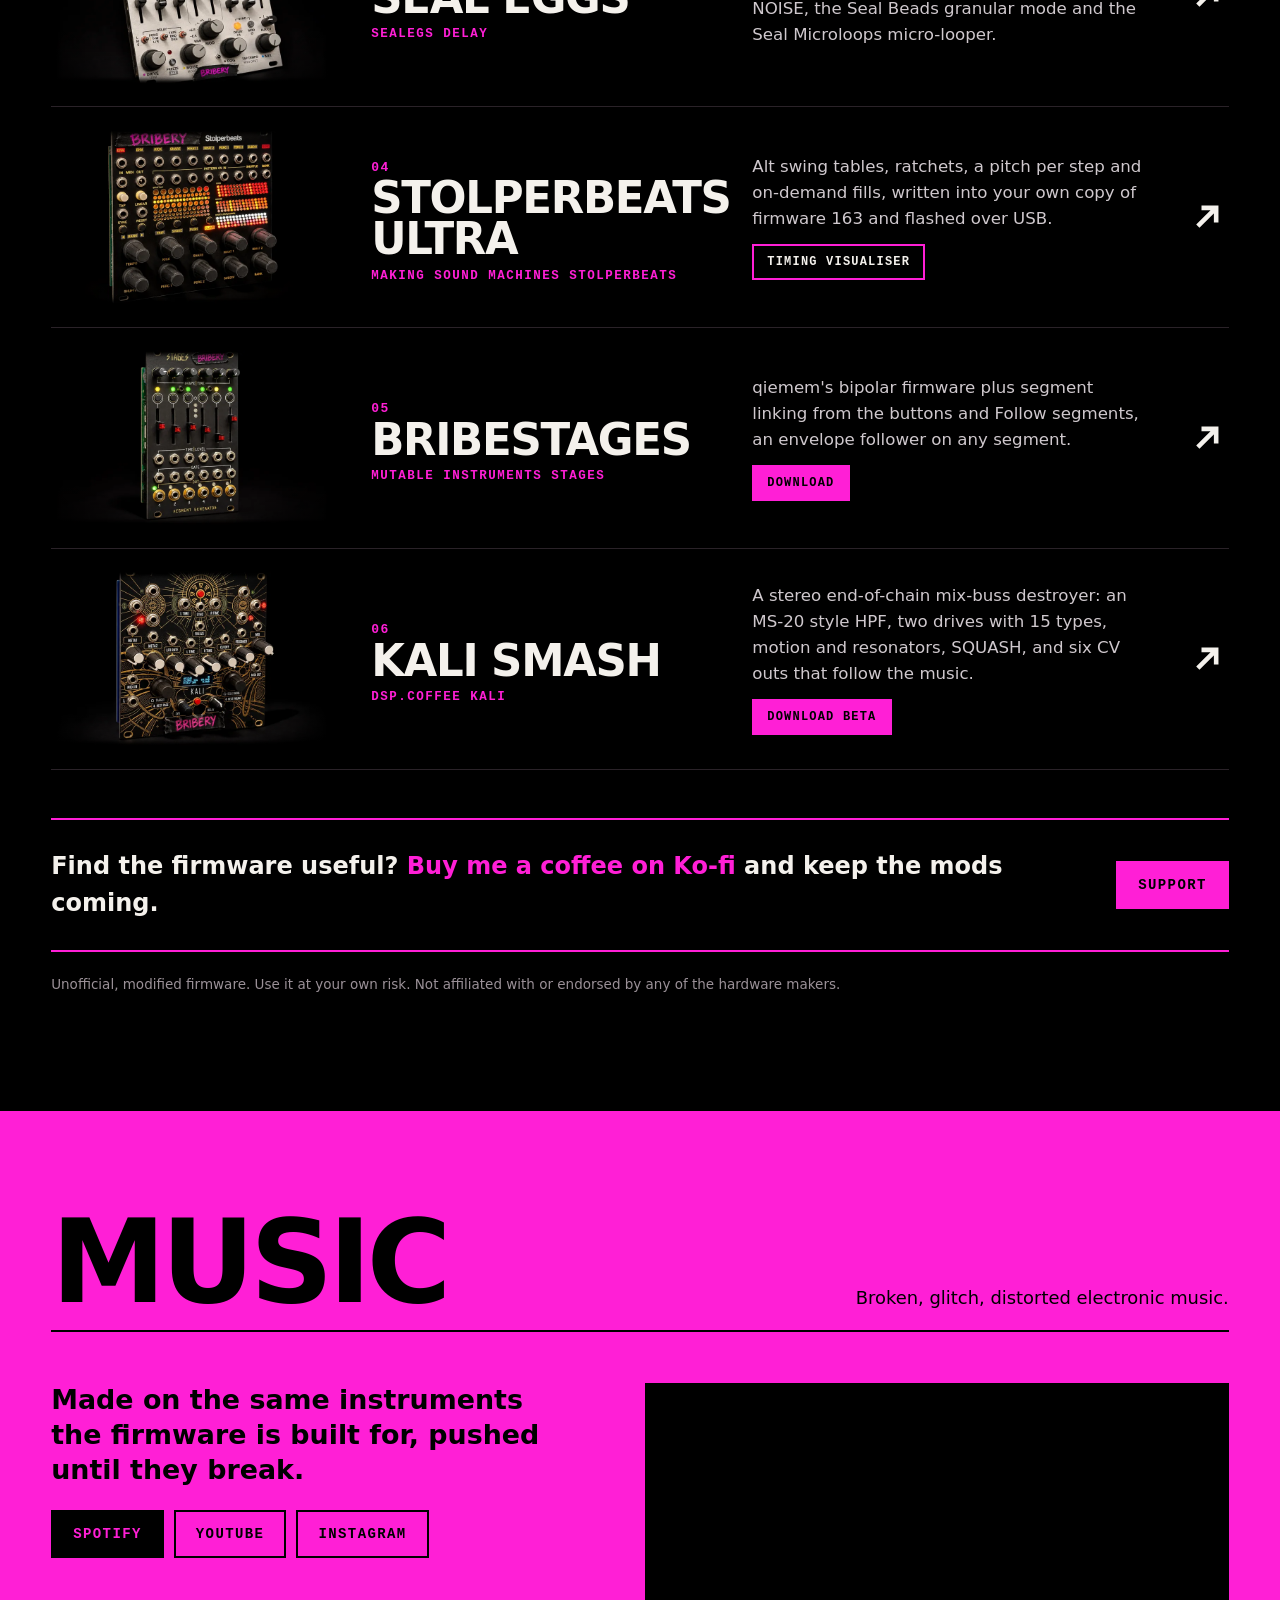
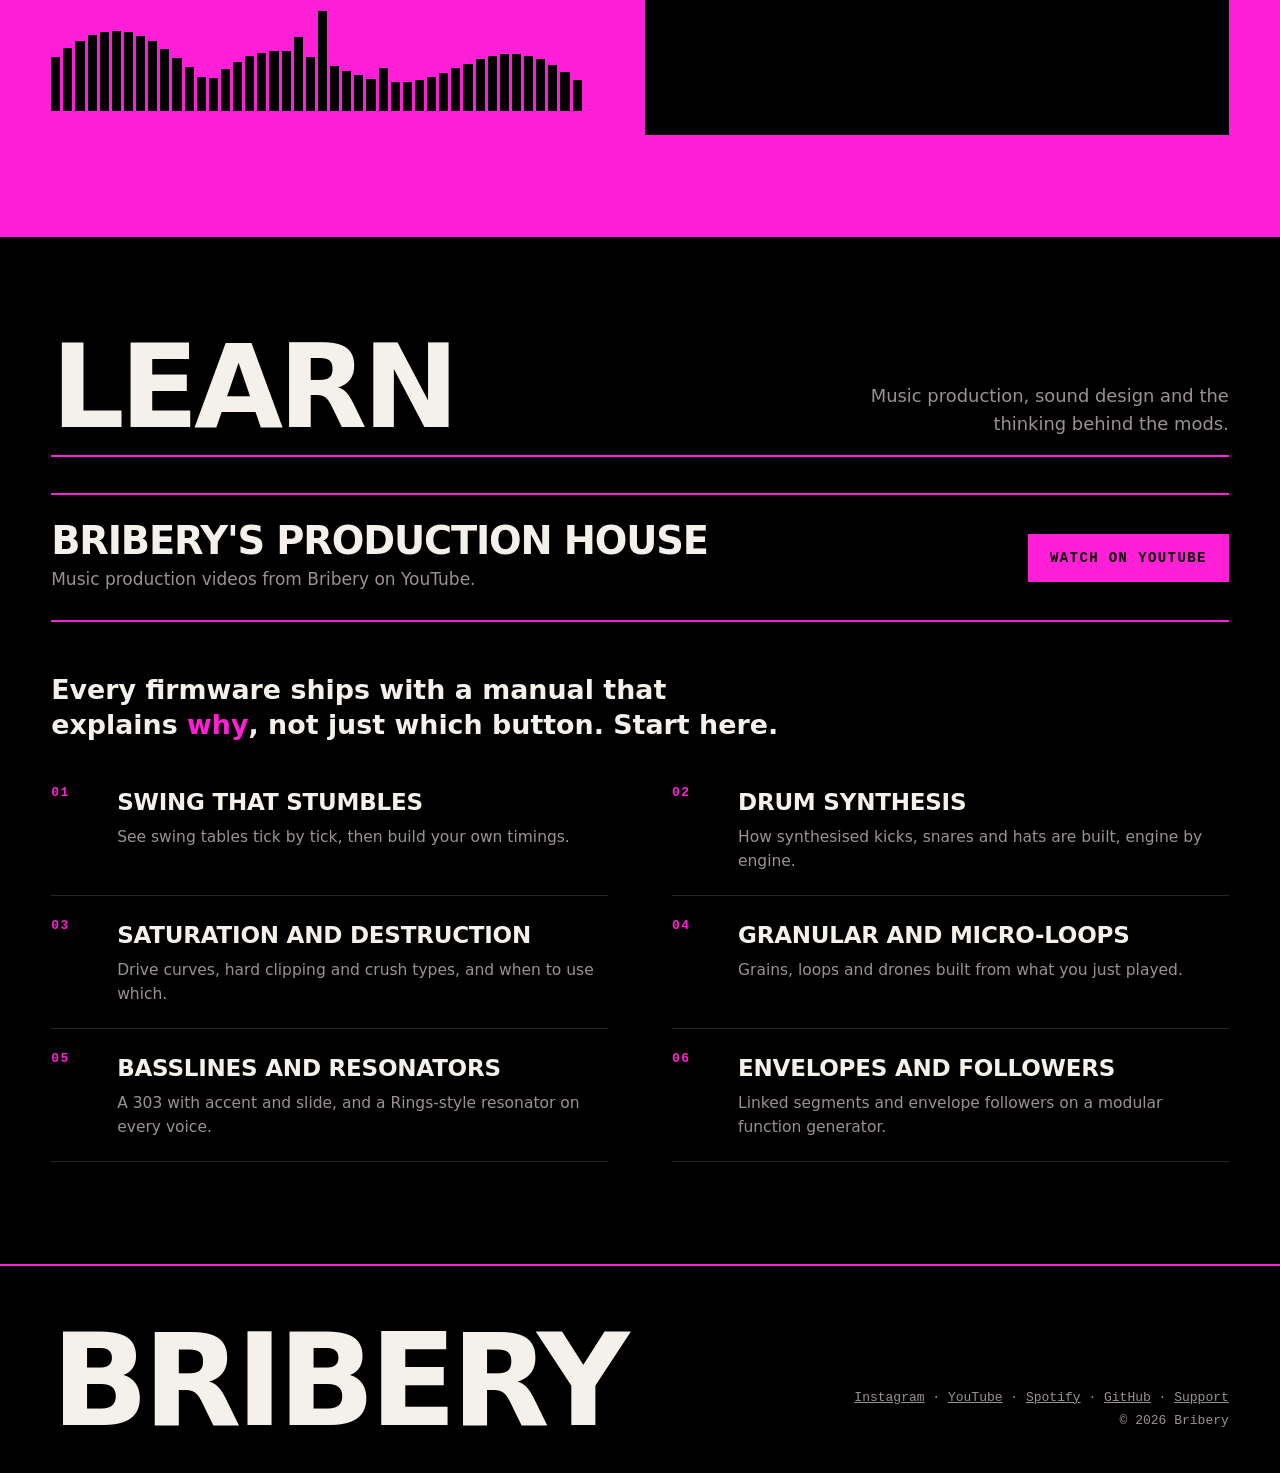
==== commit cf5bcac7: "One firmware sign-up form on every page, with a mod picker - The form asks which firmware mods they " ====
--- a/index.html
+++ b/index.html
@@ -114,6 +114,7 @@
           <a class="bx-btn bx-solid" href="#firmware">Firmware</a>
           <a class="bx-btn" href="#music">Listen</a>
           <a class="bx-btn" href="#learn">Learn</a>
+          <a class="bx-btn" href="#" data-bx-signup>Get the firmware</a>
           <a class="bx-btn" data-bx-support href="#" target="_blank" rel="noopener">Support</a>
         </div>
       </div>
@@ -136,7 +137,8 @@
       <li class="row">
         <div class="shot"><img src="/assets/devices/deluge-sm.webp" width="800" height="500" alt="" loading="lazy"></div>
         <div><span class="bx-num">01</span><h3><a href="/bribeluge/">Bribeluge</a></h3><span class="dev">Synthstrom Deluge</span></div>
-        <div class="desc-wrap"><p class="desc">Custom firmware on the community beta: stumble swing, Autofill, a mono bassline sequencer, LXR, Cycles-style and GIN drum synths, a 303, Rings, a Pro-54 and a Juno, saturation and crush types.</p></div>
+        <div class="desc-wrap"><p class="desc">Custom firmware on the community beta: stumble swing, Autofill, a mono bassline sequencer, LXR, Cycles-style and GIN drum synths, a 303, Rings, a Pro-54 and a Juno, saturation and crush types.</p>
+          <div class="extra"><a class="bx-btn bx-solid" href="#" data-bx-download="bribeluge">Download</a></div></div>
         <svg class="arrow" viewBox="0 0 24 24" aria-hidden="true"><path d="M7 17 17 7M9 7h8v8"/></svg>
       </li>
       <li class="row">
@@ -162,7 +164,8 @@
       <li class="row">
         <div class="shot"><img src="/assets/devices/stages-sm.webp" width="800" height="500" alt="" loading="lazy"></div>
         <div><span class="bx-num">05</span><h3><a href="/bribestages/">Bribestages</a></h3><span class="dev">Mutable Instruments Stages</span></div>
-        <div class="desc-wrap"><p class="desc">qiemem's bipolar firmware plus segment linking from the buttons and Follow segments, an envelope follower on any segment.</p></div>
+        <div class="desc-wrap"><p class="desc">qiemem's bipolar firmware plus segment linking from the buttons and Follow segments, an envelope follower on any segment.</p>
+          <div class="extra"><a class="bx-btn bx-solid" href="#" data-bx-download="stages">Download</a></div></div>
         <svg class="arrow" viewBox="0 0 24 24" aria-hidden="true"><path d="M7 17 17 7M9 7h8v8"/></svg>
       </li>
     <li class="row">
--- a/assets/site.css
+++ b/assets/site.css
@@ -129,3 +129,19 @@
 }
 /* The Companion app has its own New/Classic switch in its footer */
 body[data-bx-page="companion"] .bx-mode-float{display:none!important}
+
+/* firmware sign-up form: mod picker and the "what you got" list */
+.bx-mods{border:0;margin:16px 0 0;padding:0}
+.bx-mods legend{font:600 11.5px var(--bx-mono);letter-spacing:.14em;text-transform:uppercase;color:var(--bx-muted);margin-bottom:8px;padding:0}
+.bx-mod-opt{display:flex!important;align-items:center;gap:10px;margin:0!important;padding:9px 10px;border:1.5px solid var(--bx-line);border-top-width:0;cursor:pointer;
+  font:15px var(--bx-sans)!important;letter-spacing:0!important;text-transform:none!important;color:var(--bx-ink)!important}
+.bx-mod-opt:first-of-type{border-top-width:1.5px}
+.bx-mod-opt input{width:18px!important;height:18px;margin:0;padding:0;accent-color:var(--bx-pink);flex:0 0 auto}
+.bx-mod-opt b{font-weight:800}
+.bx-mod-opt small{display:block;color:var(--bx-muted);font:12px var(--bx-mono)}
+.bx-mod-opt:has(input:checked){border-color:var(--bx-pink);background:rgba(255,31,214,.08)}
+.bx-mod-opt:has(input:checked)+.bx-mod-opt{border-top-color:var(--bx-pink)}
+.bx-got{list-style:none;margin:10px 0 0;padding:0;font:13px/1.6 var(--bx-sans);color:var(--bx-ink)}
+.bx-got li{padding:7px 0;border-top:1px solid var(--bx-line)}
+.bx-got b{margin-right:6px}
+.bx-got a{color:var(--bx-pink)}
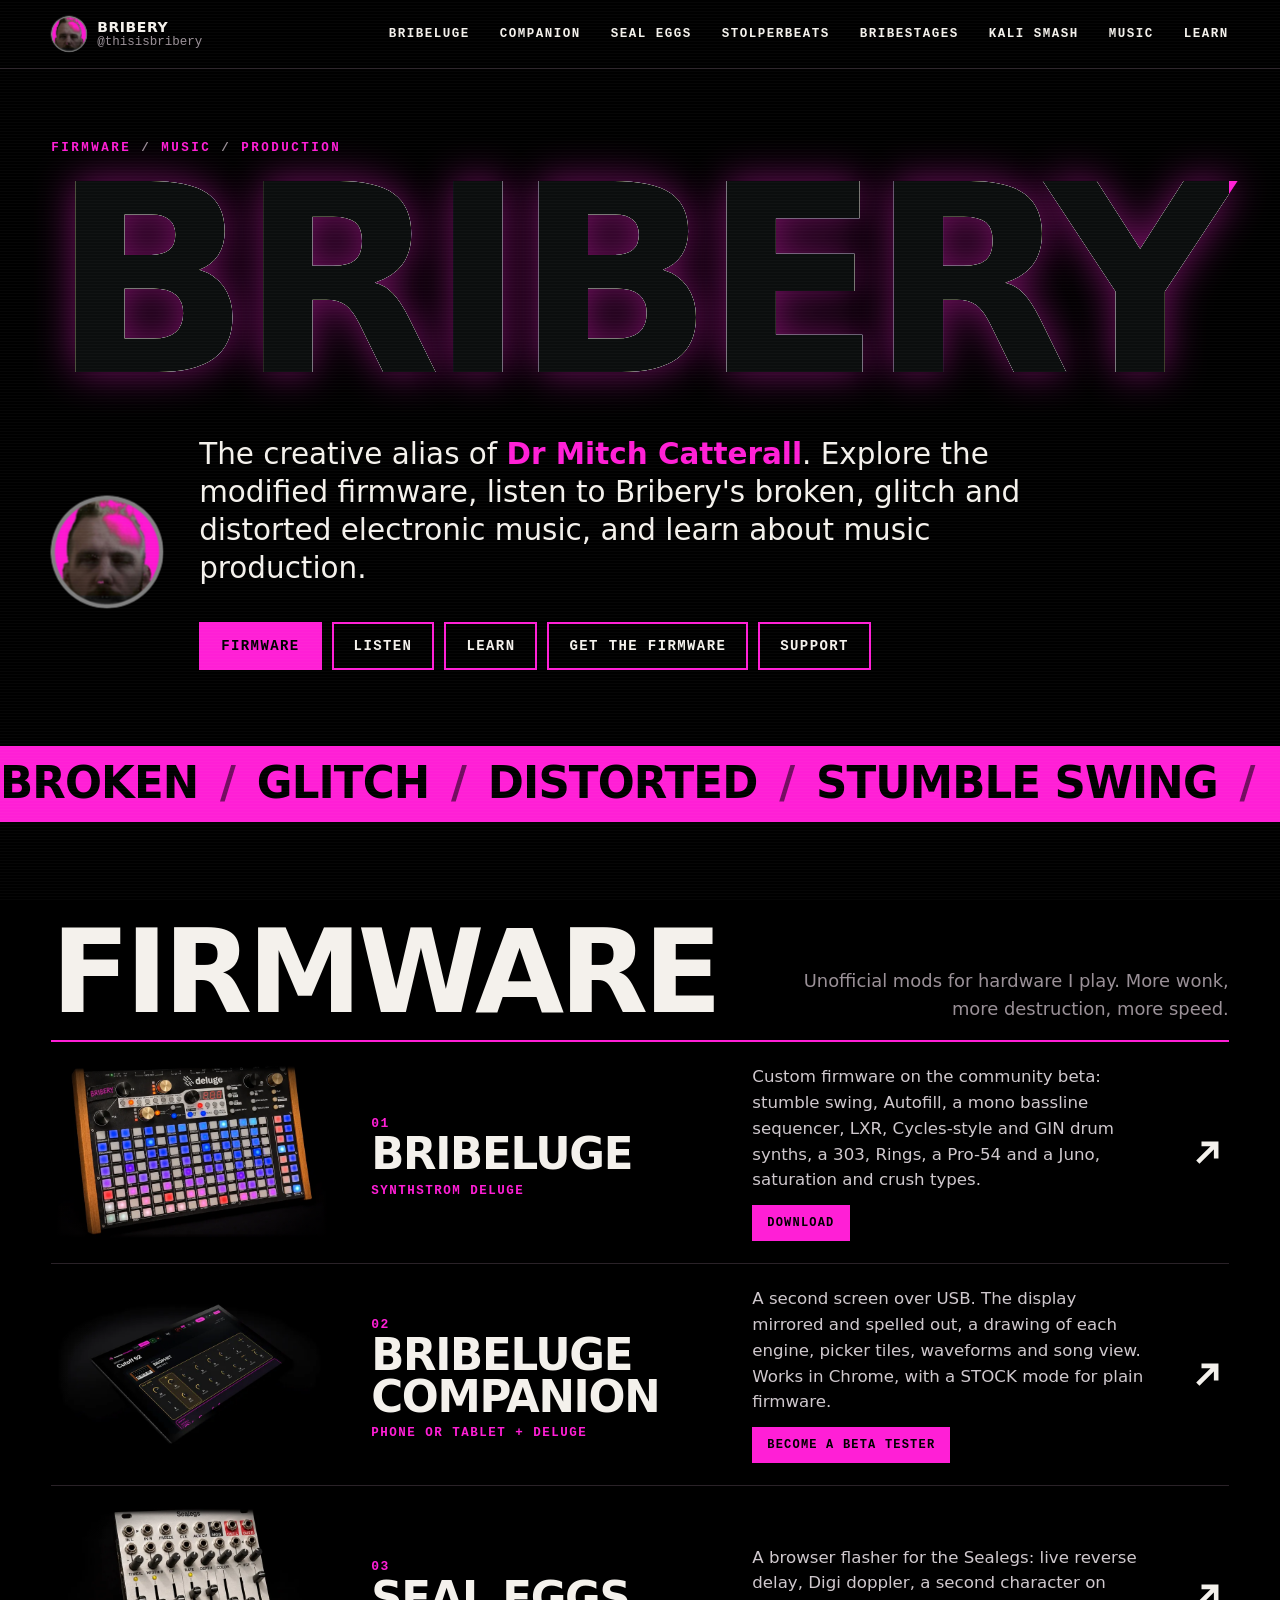
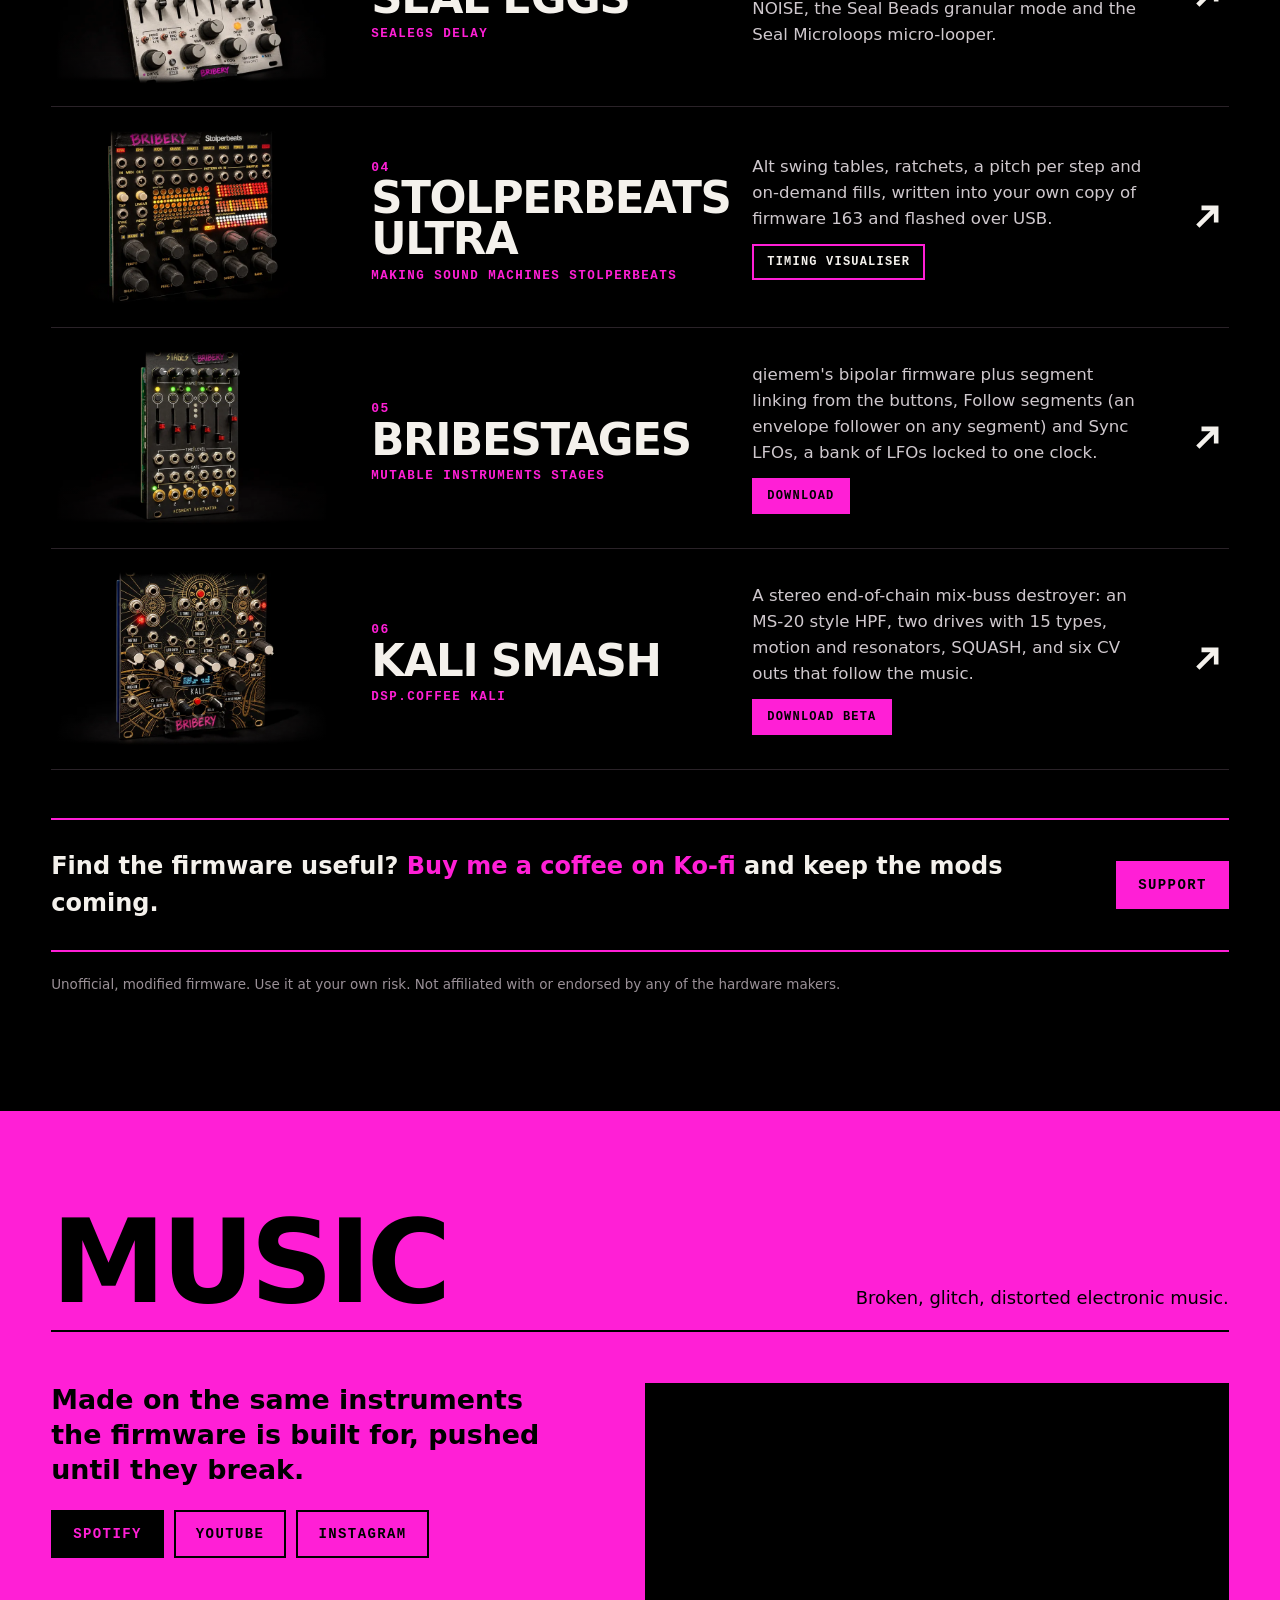
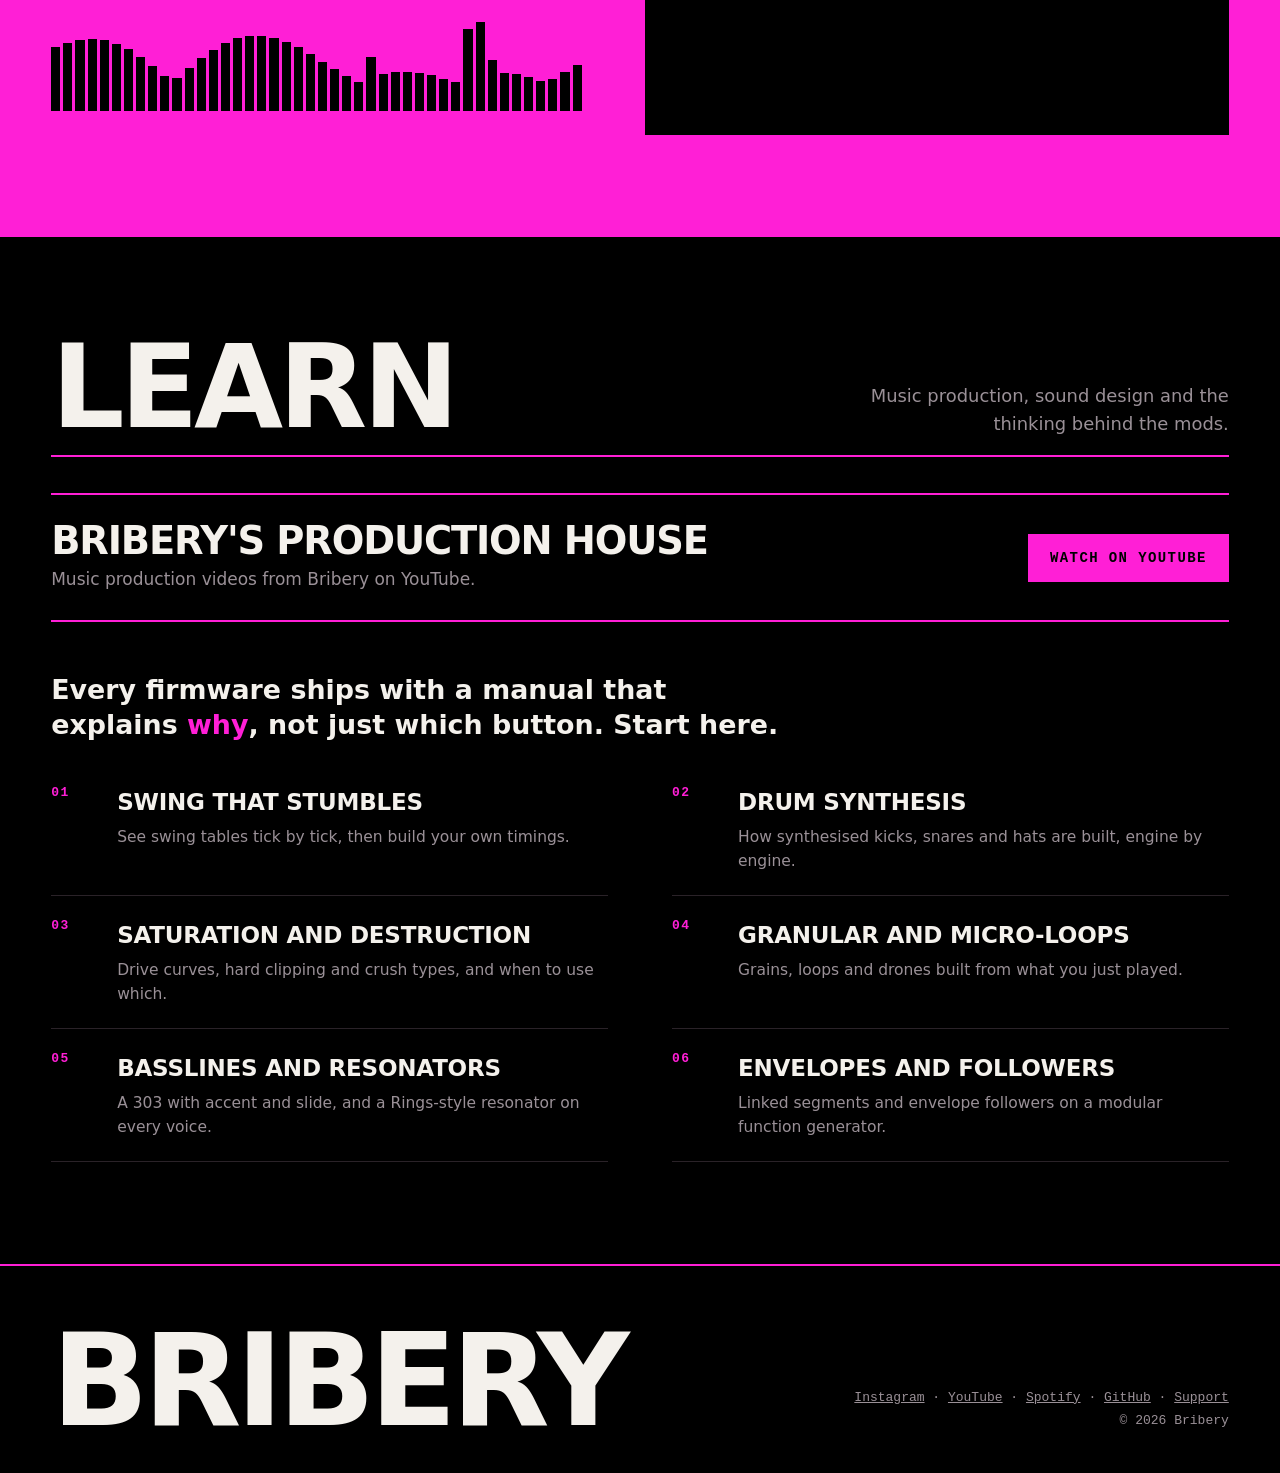
==== commit 5de0354d: "BRIBESTAGES v1.1: Sync LFO section, v1.1 update audio Co-Authored-By: Claude Opus 5.5 <noreply@anthr" ====
--- a/index.html
+++ b/index.html
@@ -164,7 +164,7 @@
       <li class="row">
         <div class="shot"><img src="/assets/devices/stages-sm.webp" width="800" height="500" alt="" loading="lazy"></div>
         <div><span class="bx-num">05</span><h3><a href="/bribestages/">Bribestages</a></h3><span class="dev">Mutable Instruments Stages</span></div>
-        <div class="desc-wrap"><p class="desc">qiemem's bipolar firmware plus segment linking from the buttons and Follow segments, an envelope follower on any segment.</p>
+        <div class="desc-wrap"><p class="desc">qiemem's bipolar firmware plus segment linking from the buttons, Follow segments (an envelope follower on any segment) and Sync LFOs, a bank of LFOs locked to one clock.</p>
           <div class="extra"><a class="bx-btn bx-solid" href="#" data-bx-download="stages">Download</a></div></div>
         <svg class="arrow" viewBox="0 0 24 24" aria-hidden="true"><path d="M7 17 17 7M9 7h8v8"/></svg>
       </li>
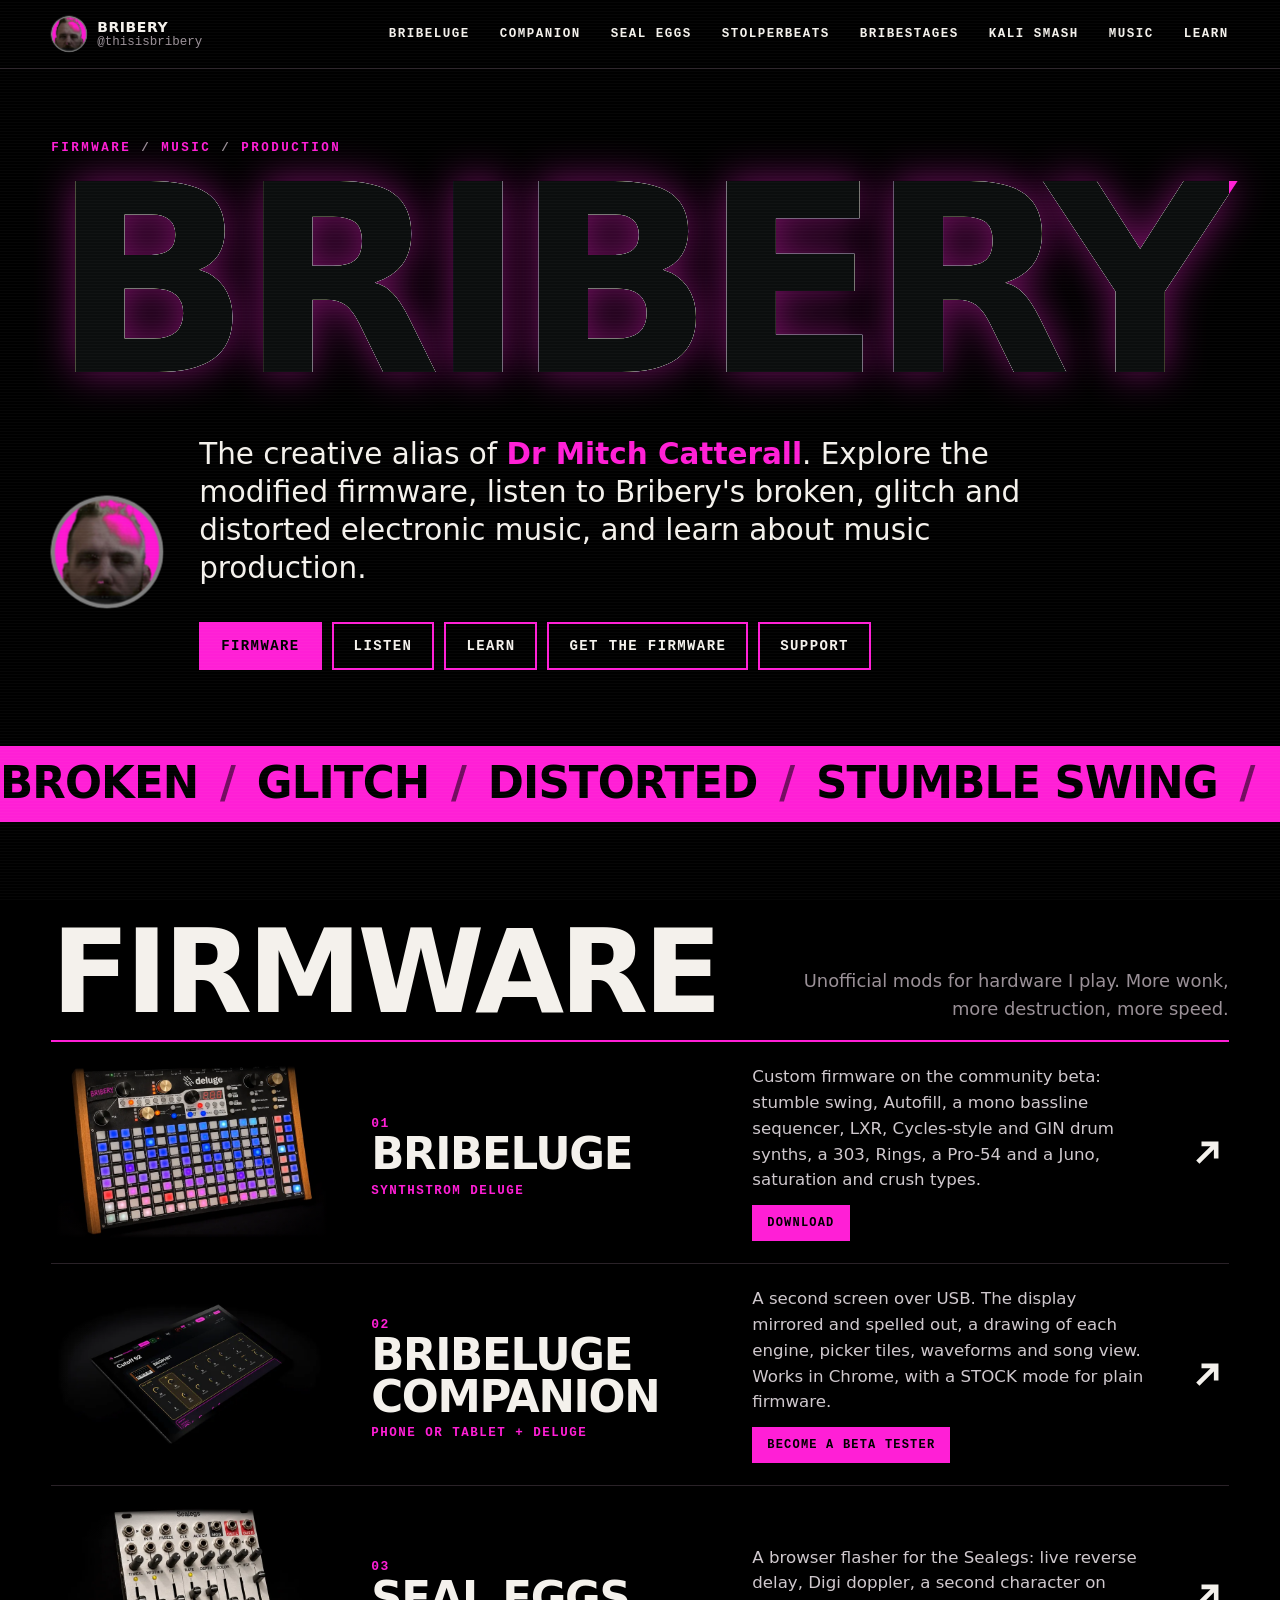
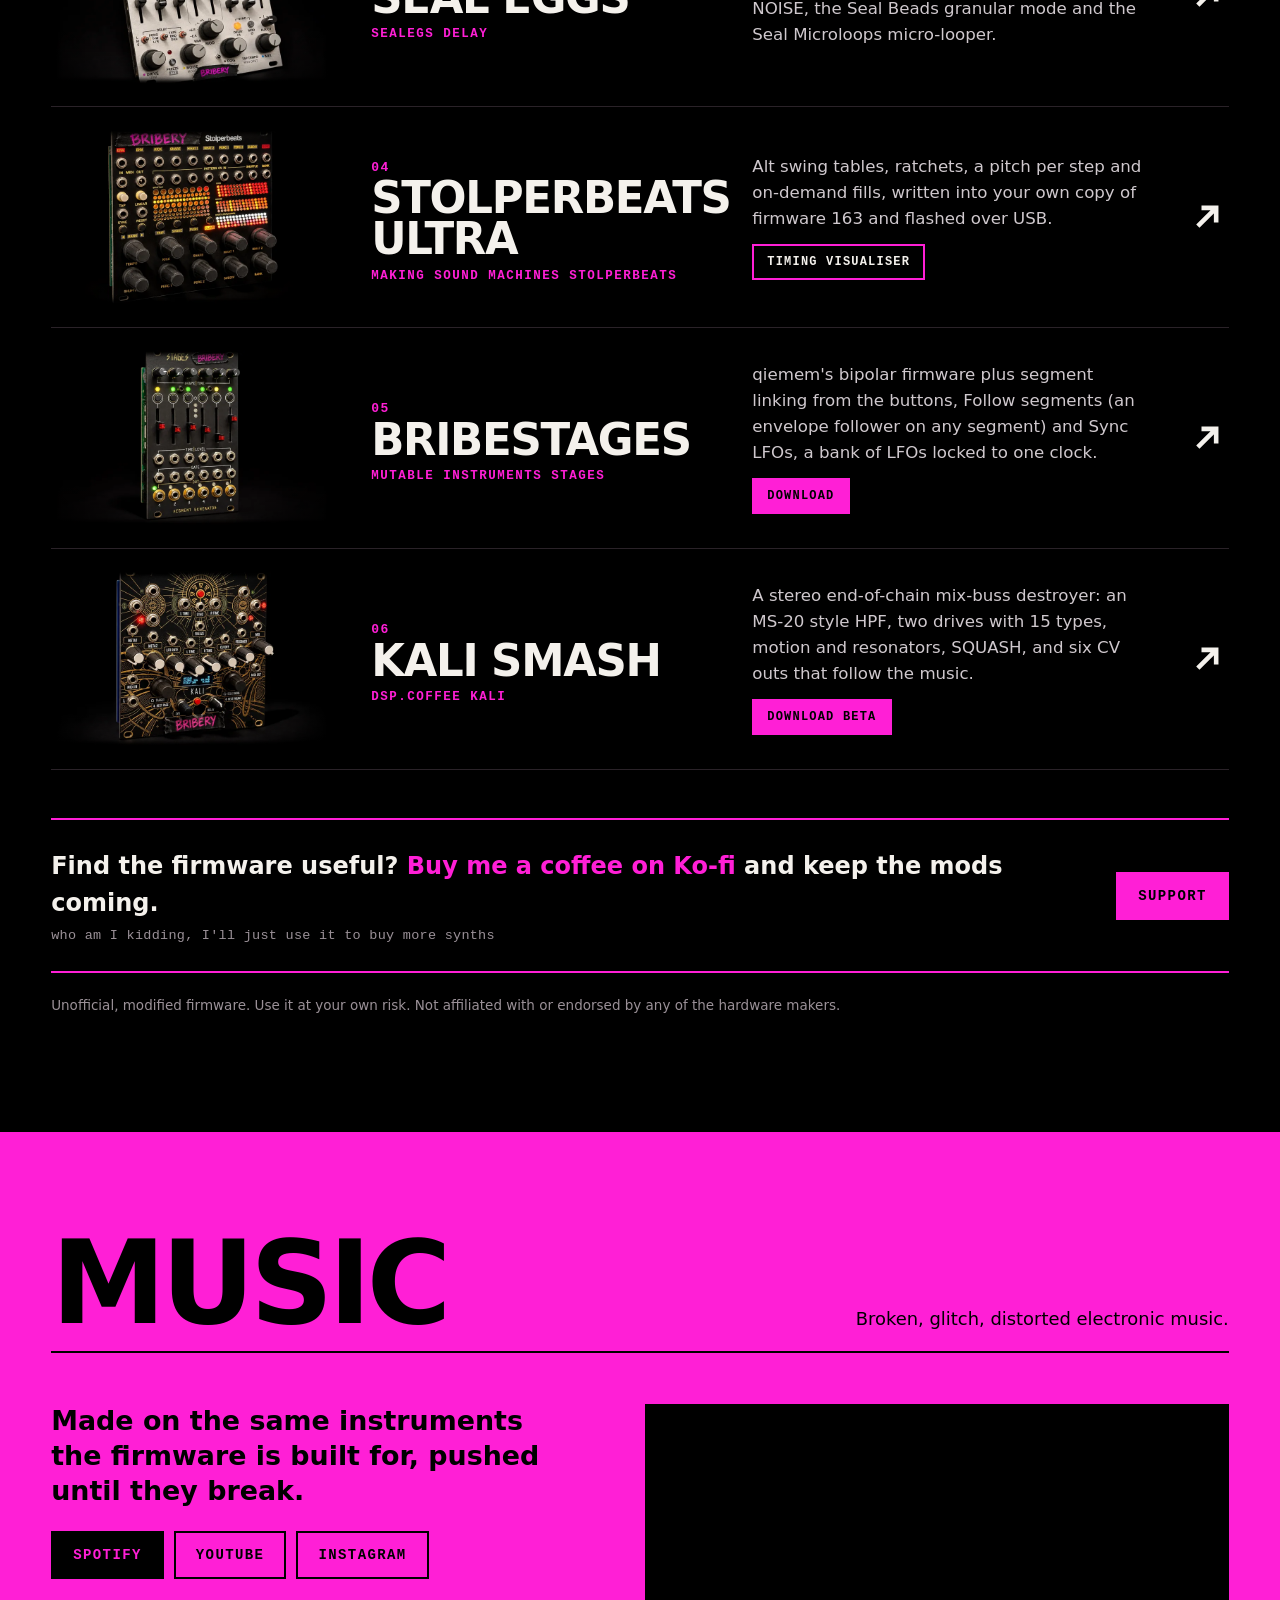
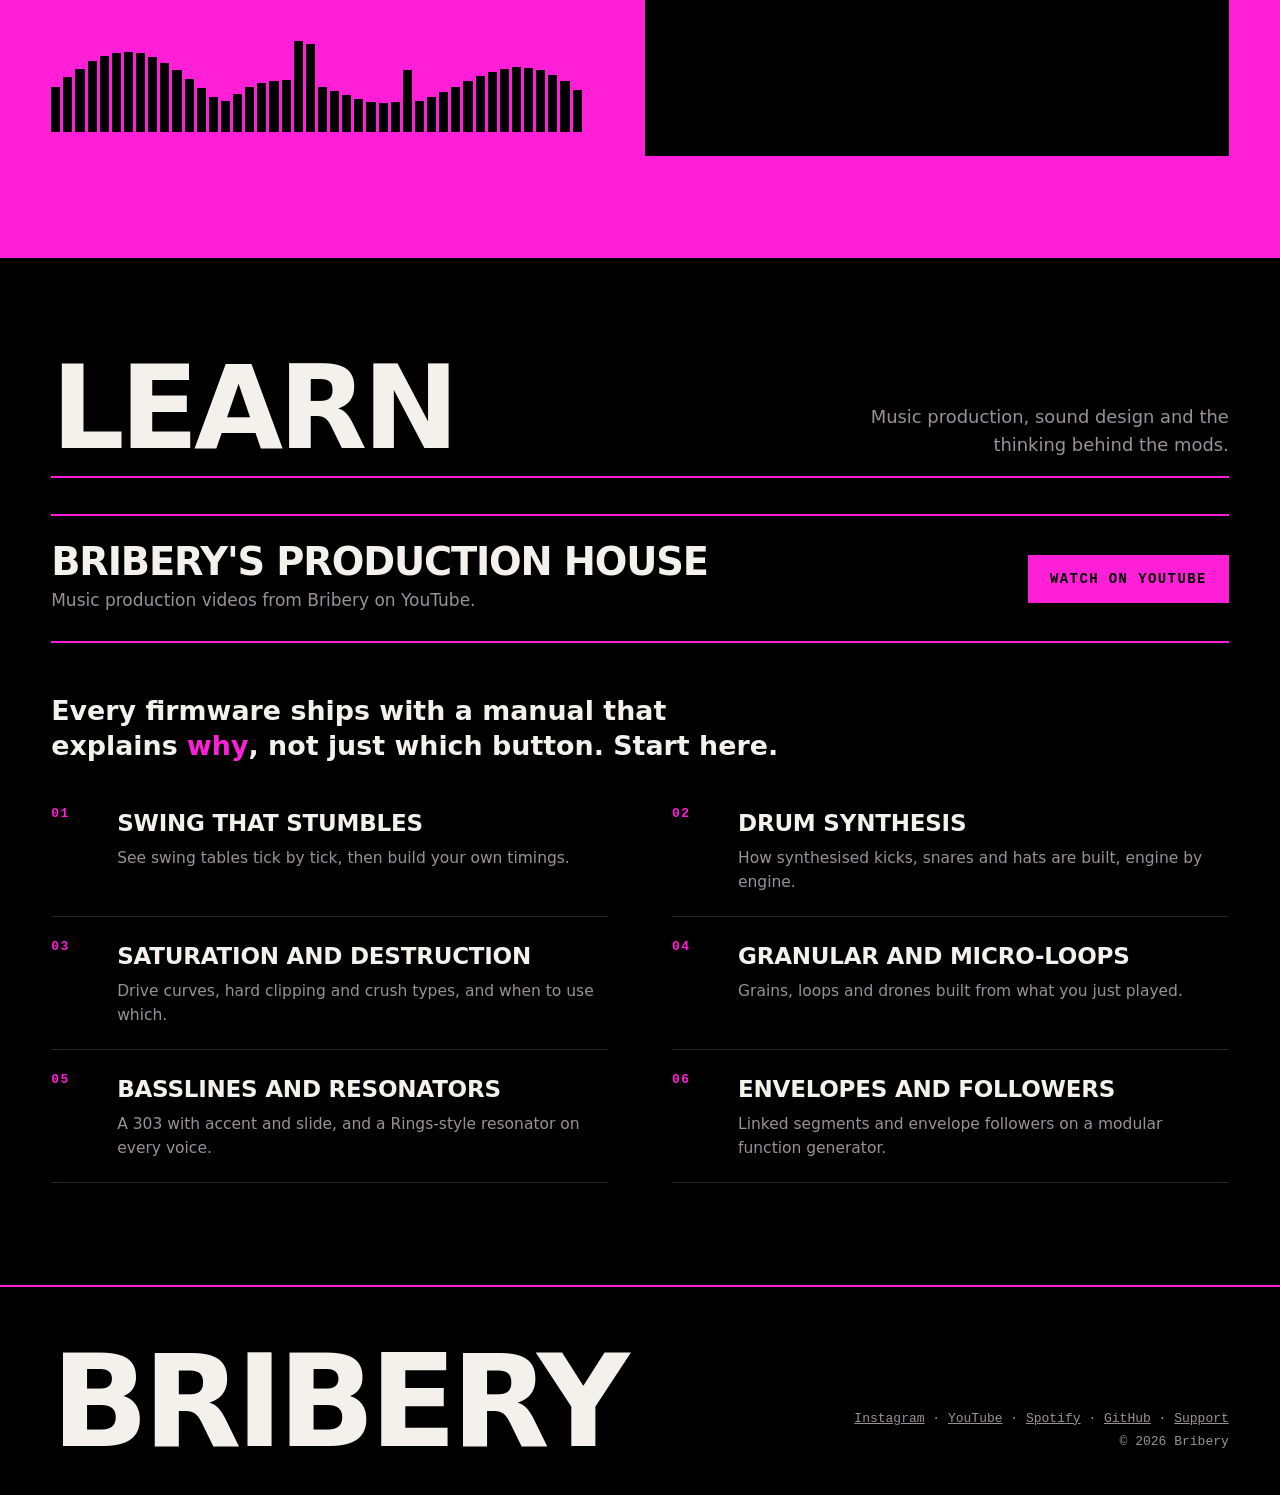
==== commit 5bfe5d15: "Ko-fi line: honest footnote Co-Authored-By: Claude Opus 5.5 <noreply@anthropic.com>" ====
--- a/index.html
+++ b/index.html
@@ -61,6 +61,7 @@
 .support{display:grid;grid-template-columns:minmax(0,1fr) auto;gap:20px;align-items:center;margin-top:clamp(28px,4vw,48px);padding:clamp(18px,2.6vw,28px) 0;border-block:2px solid var(--bx-pink)}
 .support p{margin:0;font-size:clamp(18px,1.9vw,24px);font-weight:600}
 .support p b{color:var(--bx-pink)}
+.support p small{display:block;margin-top:6px;font:500 13.5px var(--bx-mono);letter-spacing:.02em;color:var(--bx-muted)}
 
 /* ---------- music ---------- */
 .music{background:var(--bx-pink);color:var(--bx-black)}
@@ -177,7 +178,7 @@
       </li>
     </ul>
     <div class="support" data-bx-support-block>
-      <p>Find the firmware useful? <b>Buy me a coffee on Ko-fi</b> and keep the mods coming.</p>
+      <p>Find the firmware useful? <b>Buy me a coffee on Ko-fi</b> and keep the mods coming.<small>who am I kidding, I'll just use it to buy more synths</small></p>
       <a class="bx-btn bx-solid" data-bx-support href="#" target="_blank" rel="noopener">Support</a>
     </div>
     <p class="bx-fine" style="margin-top:22px">Unofficial, modified firmware. Use it at your own risk. Not affiliated with or endorsed by any of the hardware makers.</p>
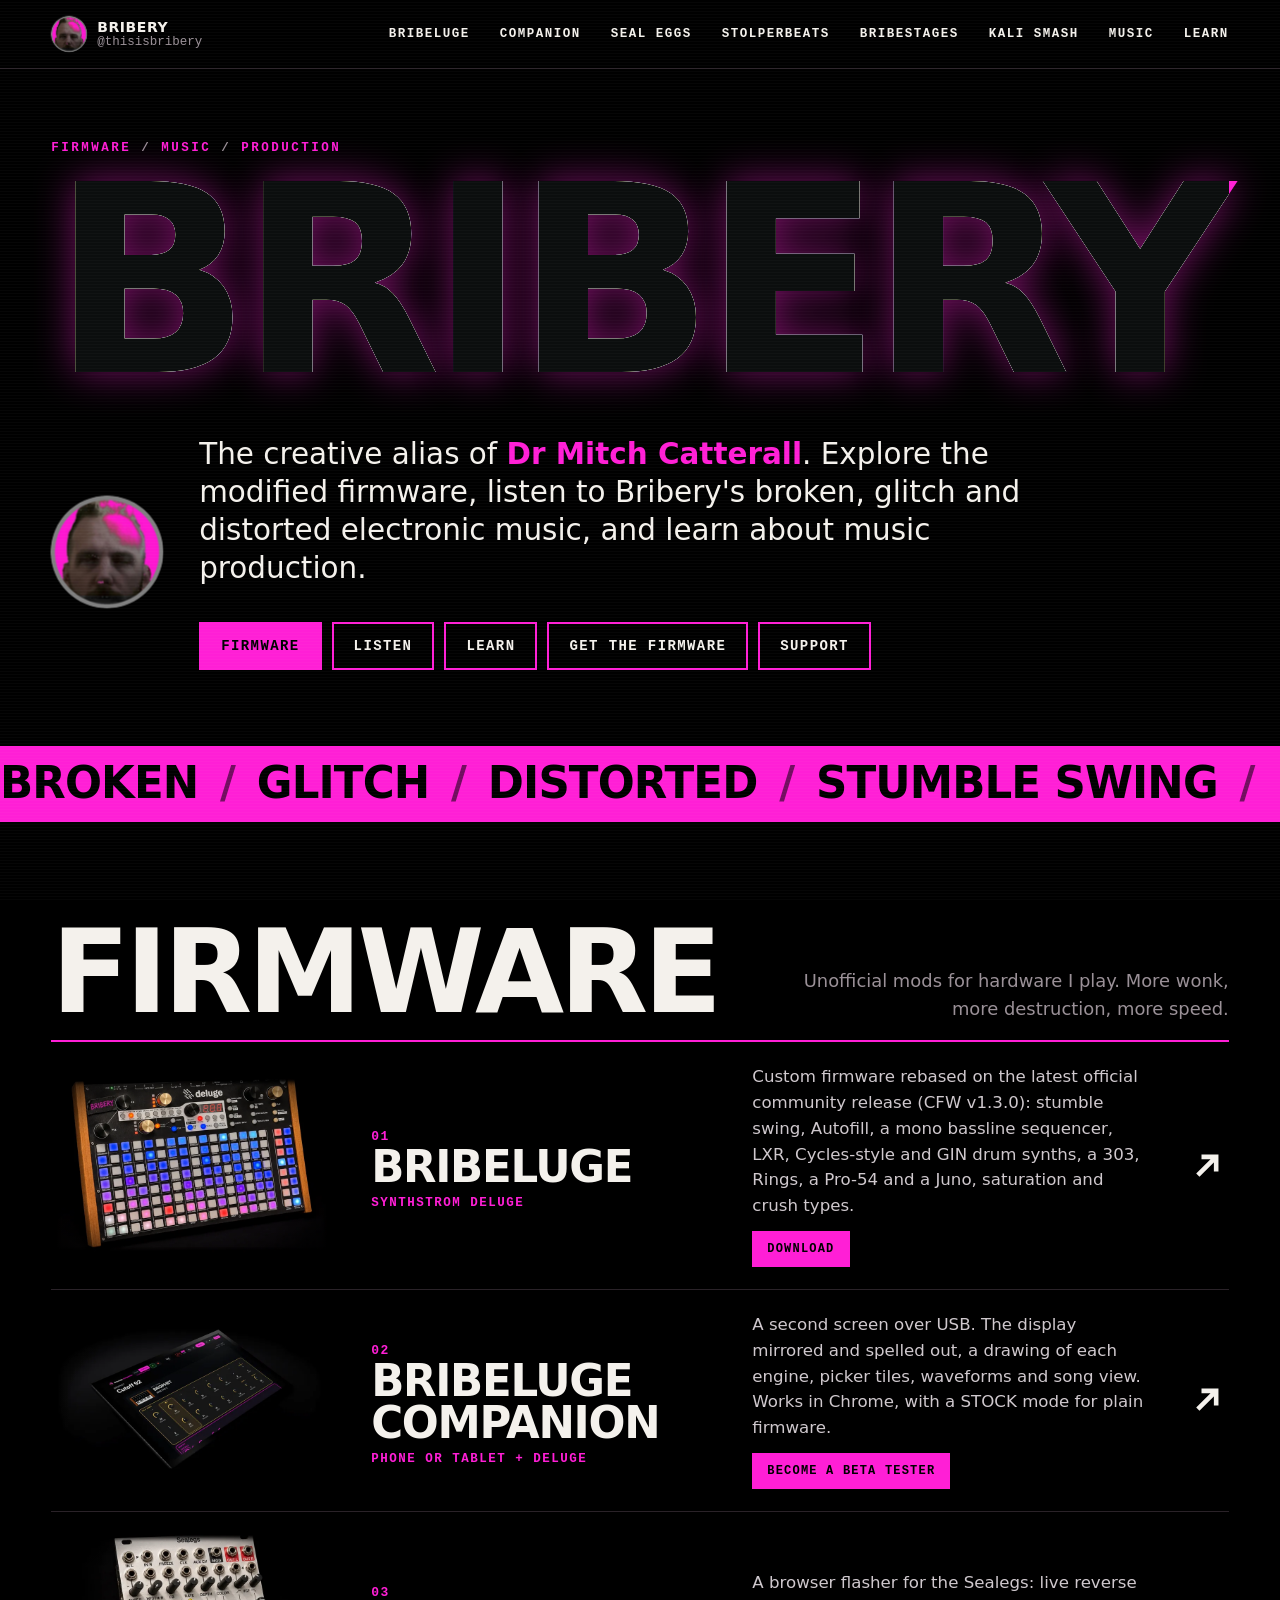
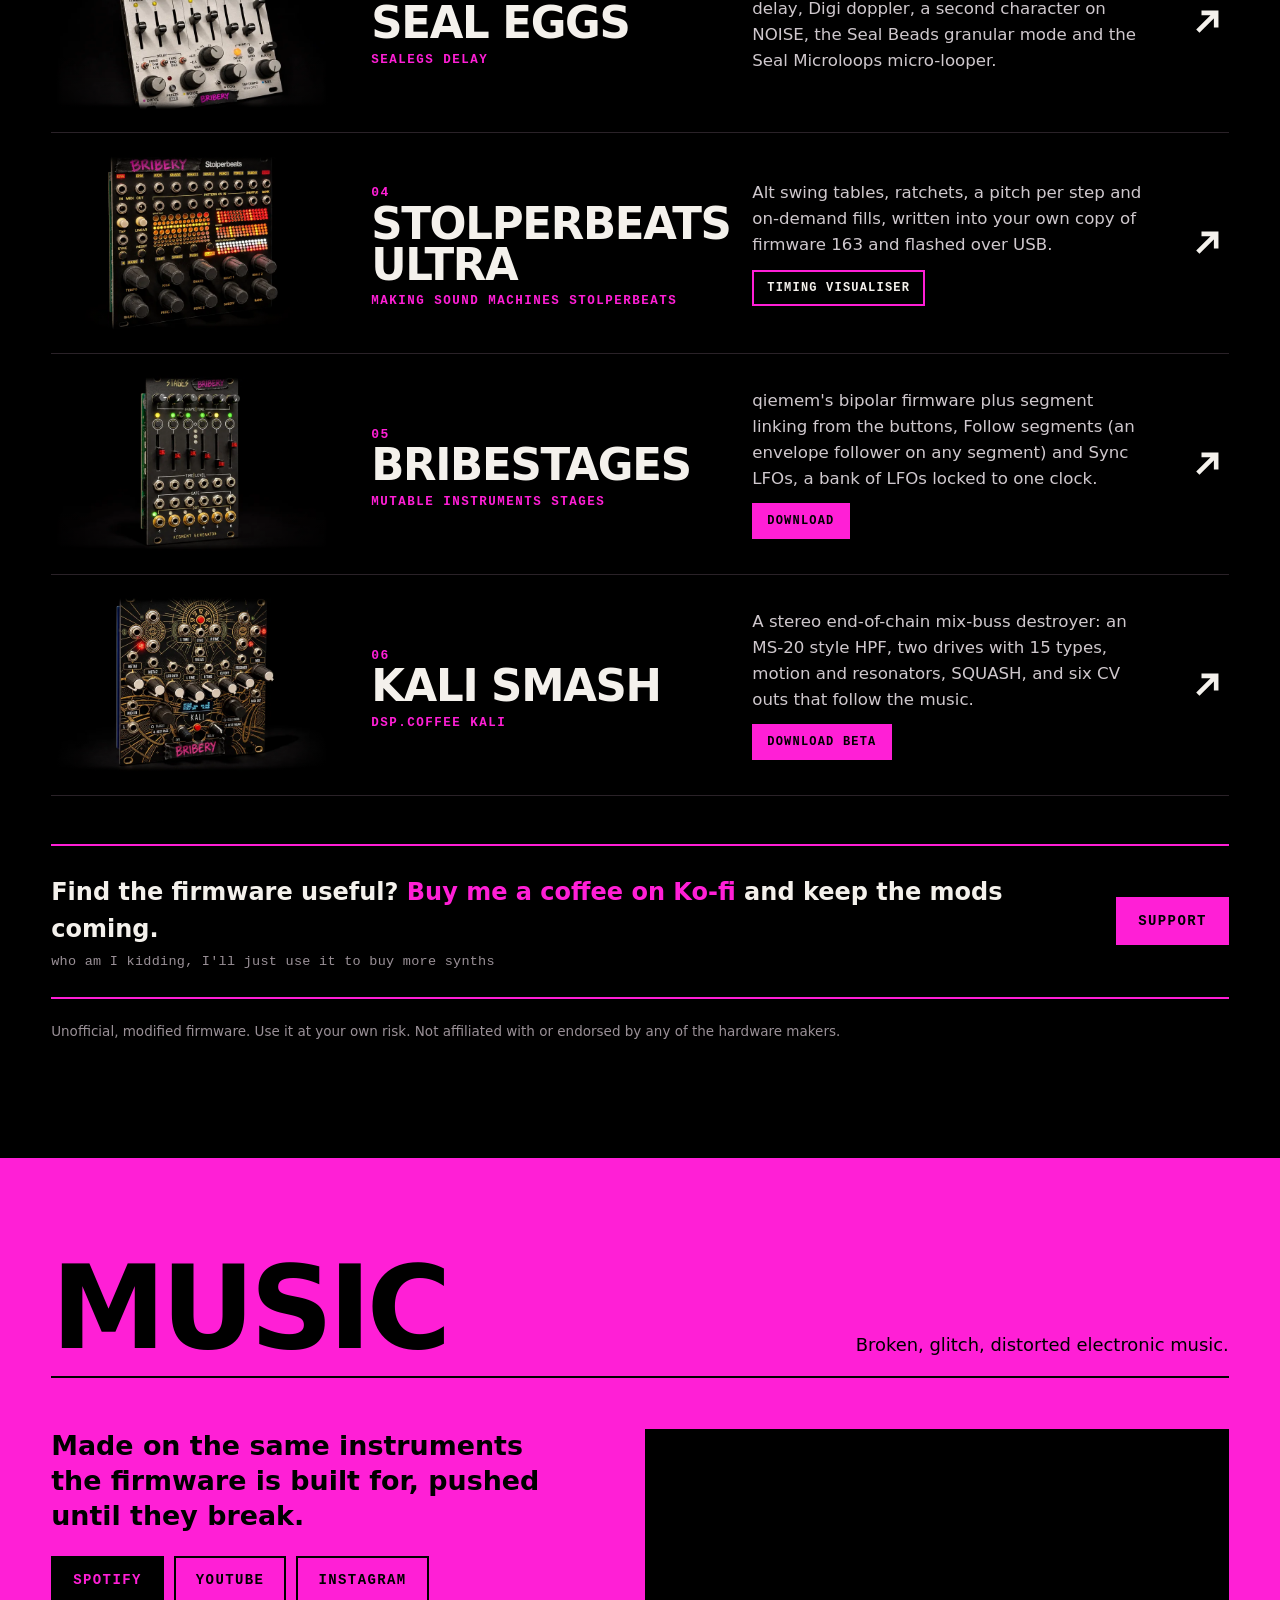
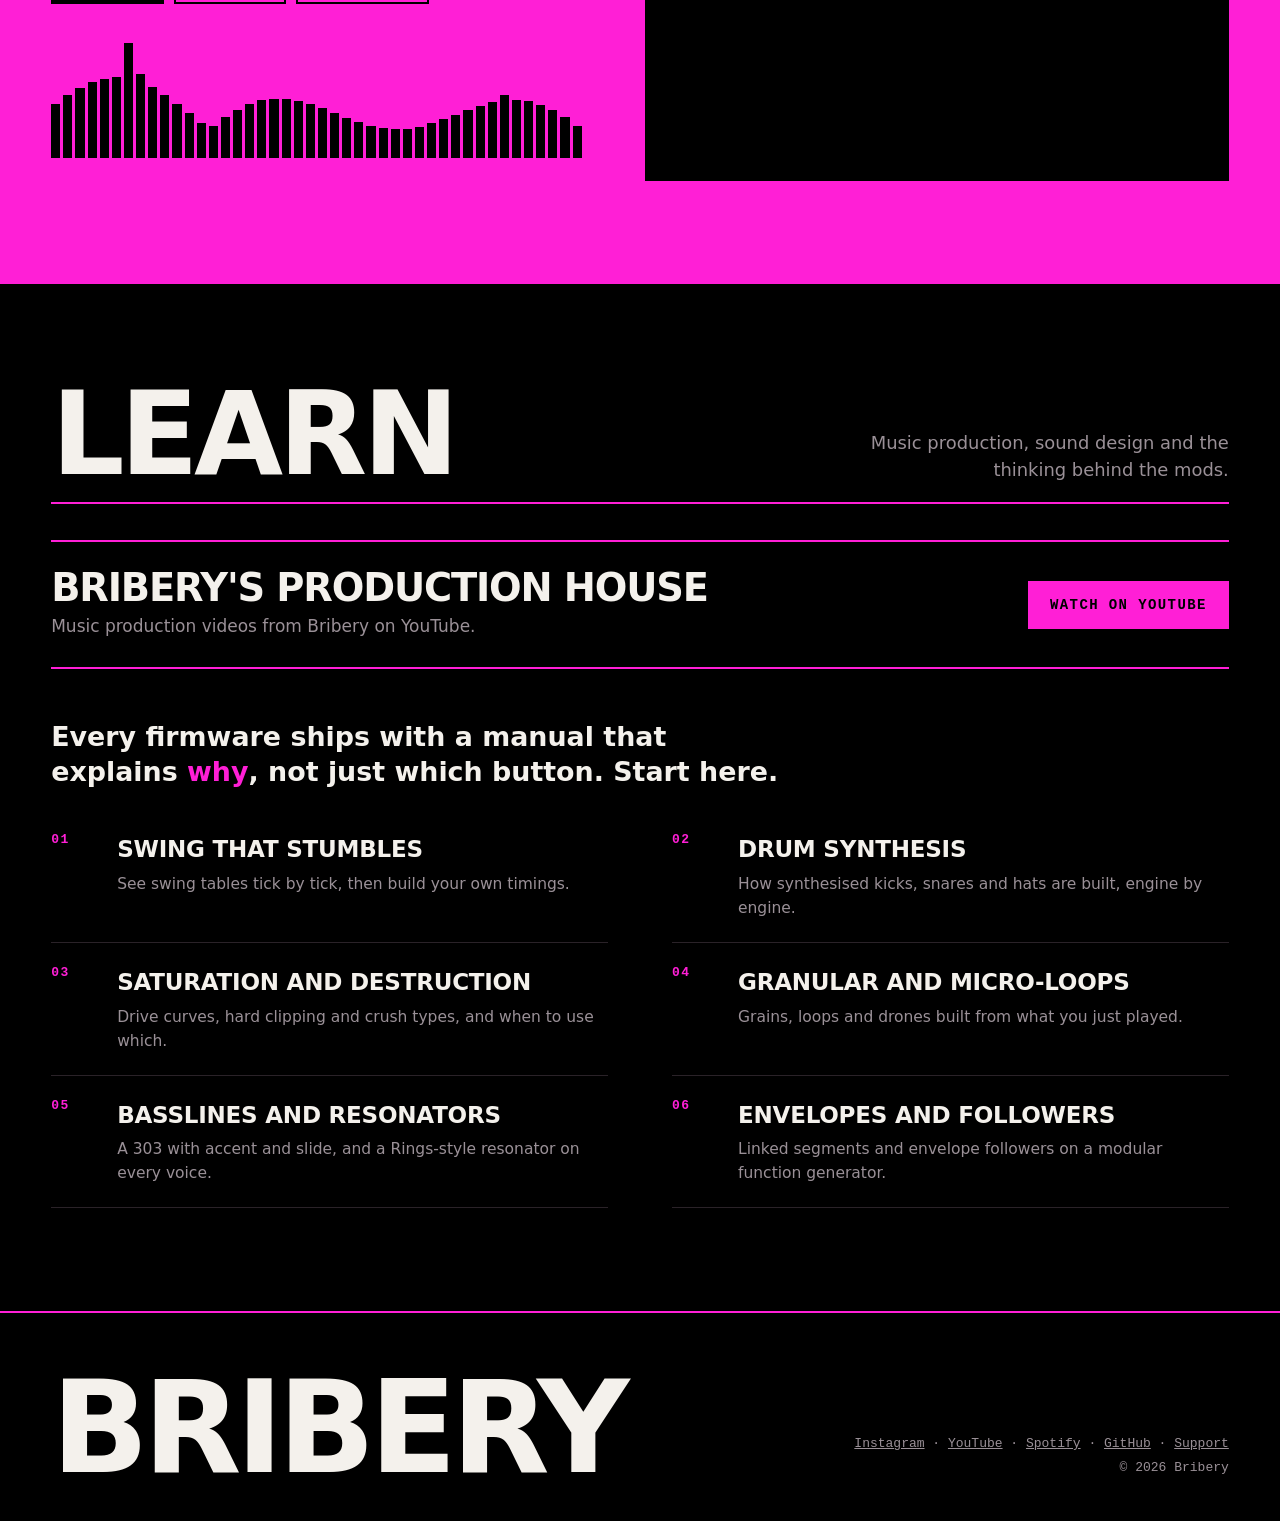
==== commit fd26ce7c: "Say Bribeluge is rebased on official CFW v1.3.0, not the community beta Co-Authored-By: Claude Opus " ====
--- a/index.html
+++ b/index.html
@@ -138,7 +138,7 @@
       <li class="row">
         <div class="shot"><img src="/assets/devices/deluge-sm.webp" width="800" height="500" alt="" loading="lazy"></div>
         <div><span class="bx-num">01</span><h3><a href="/bribeluge/">Bribeluge</a></h3><span class="dev">Synthstrom Deluge</span></div>
-        <div class="desc-wrap"><p class="desc">Custom firmware on the community beta: stumble swing, Autofill, a mono bassline sequencer, LXR, Cycles-style and GIN drum synths, a 303, Rings, a Pro-54 and a Juno, saturation and crush types.</p>
+        <div class="desc-wrap"><p class="desc">Custom firmware rebased on the latest official community release (CFW v1.3.0): stumble swing, Autofill, a mono bassline sequencer, LXR, Cycles-style and GIN drum synths, a 303, Rings, a Pro-54 and a Juno, saturation and crush types.</p>
           <div class="extra"><a class="bx-btn bx-solid" href="#" data-bx-download="bribeluge">Download</a></div></div>
         <svg class="arrow" viewBox="0 0 24 24" aria-hidden="true"><path d="M7 17 17 7M9 7h8v8"/></svg>
       </li>
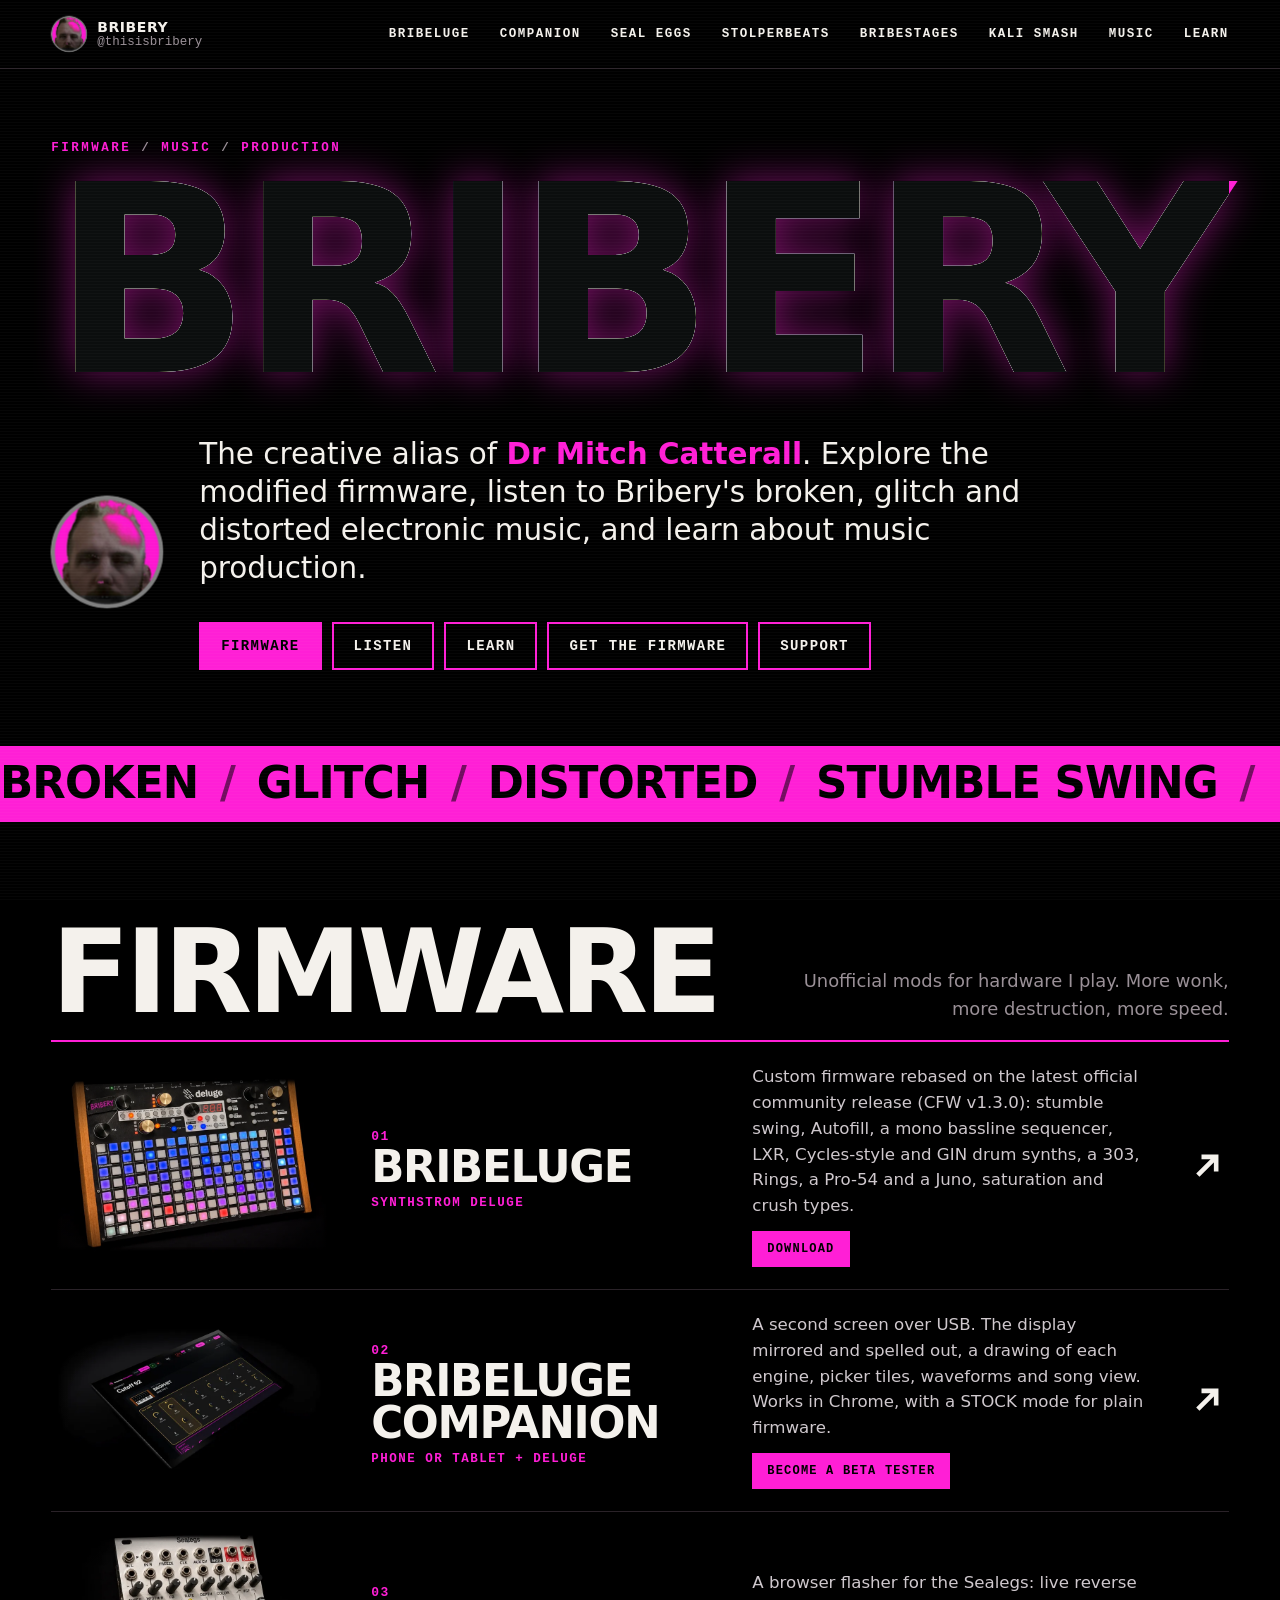
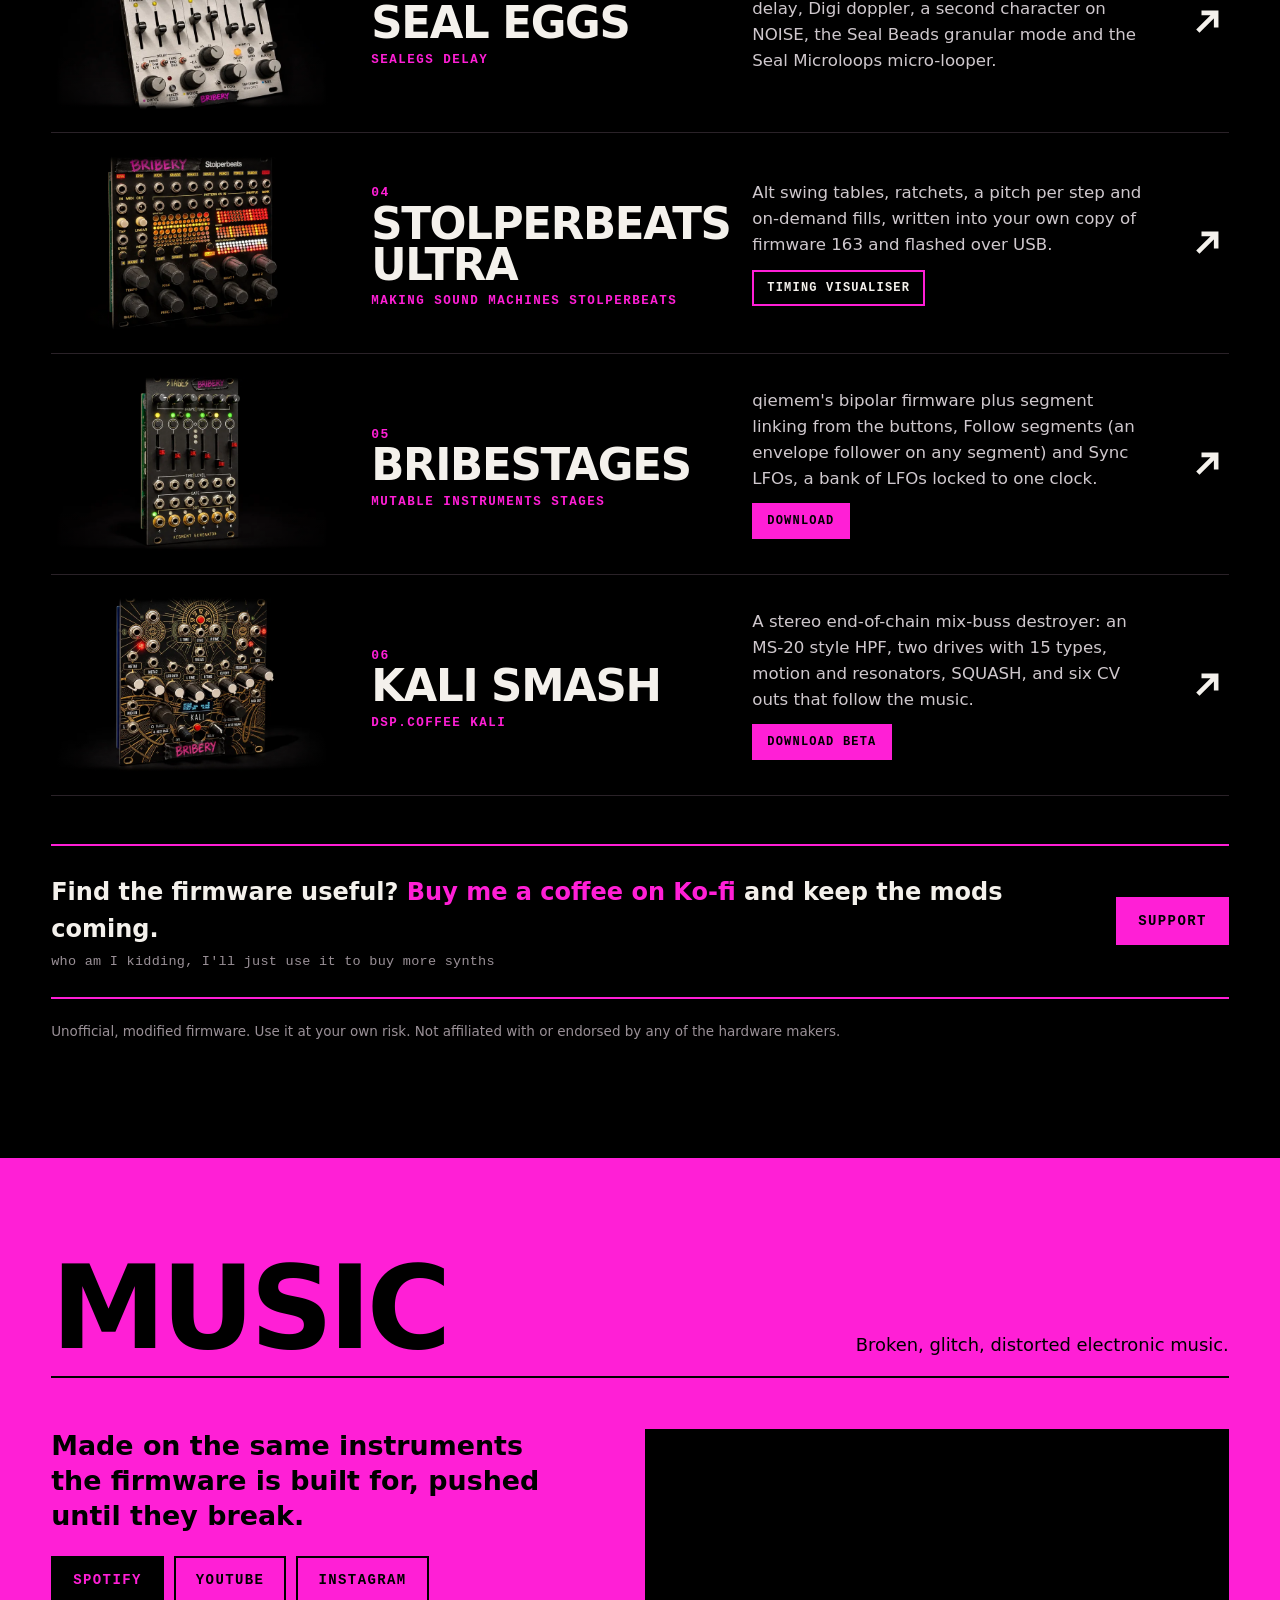
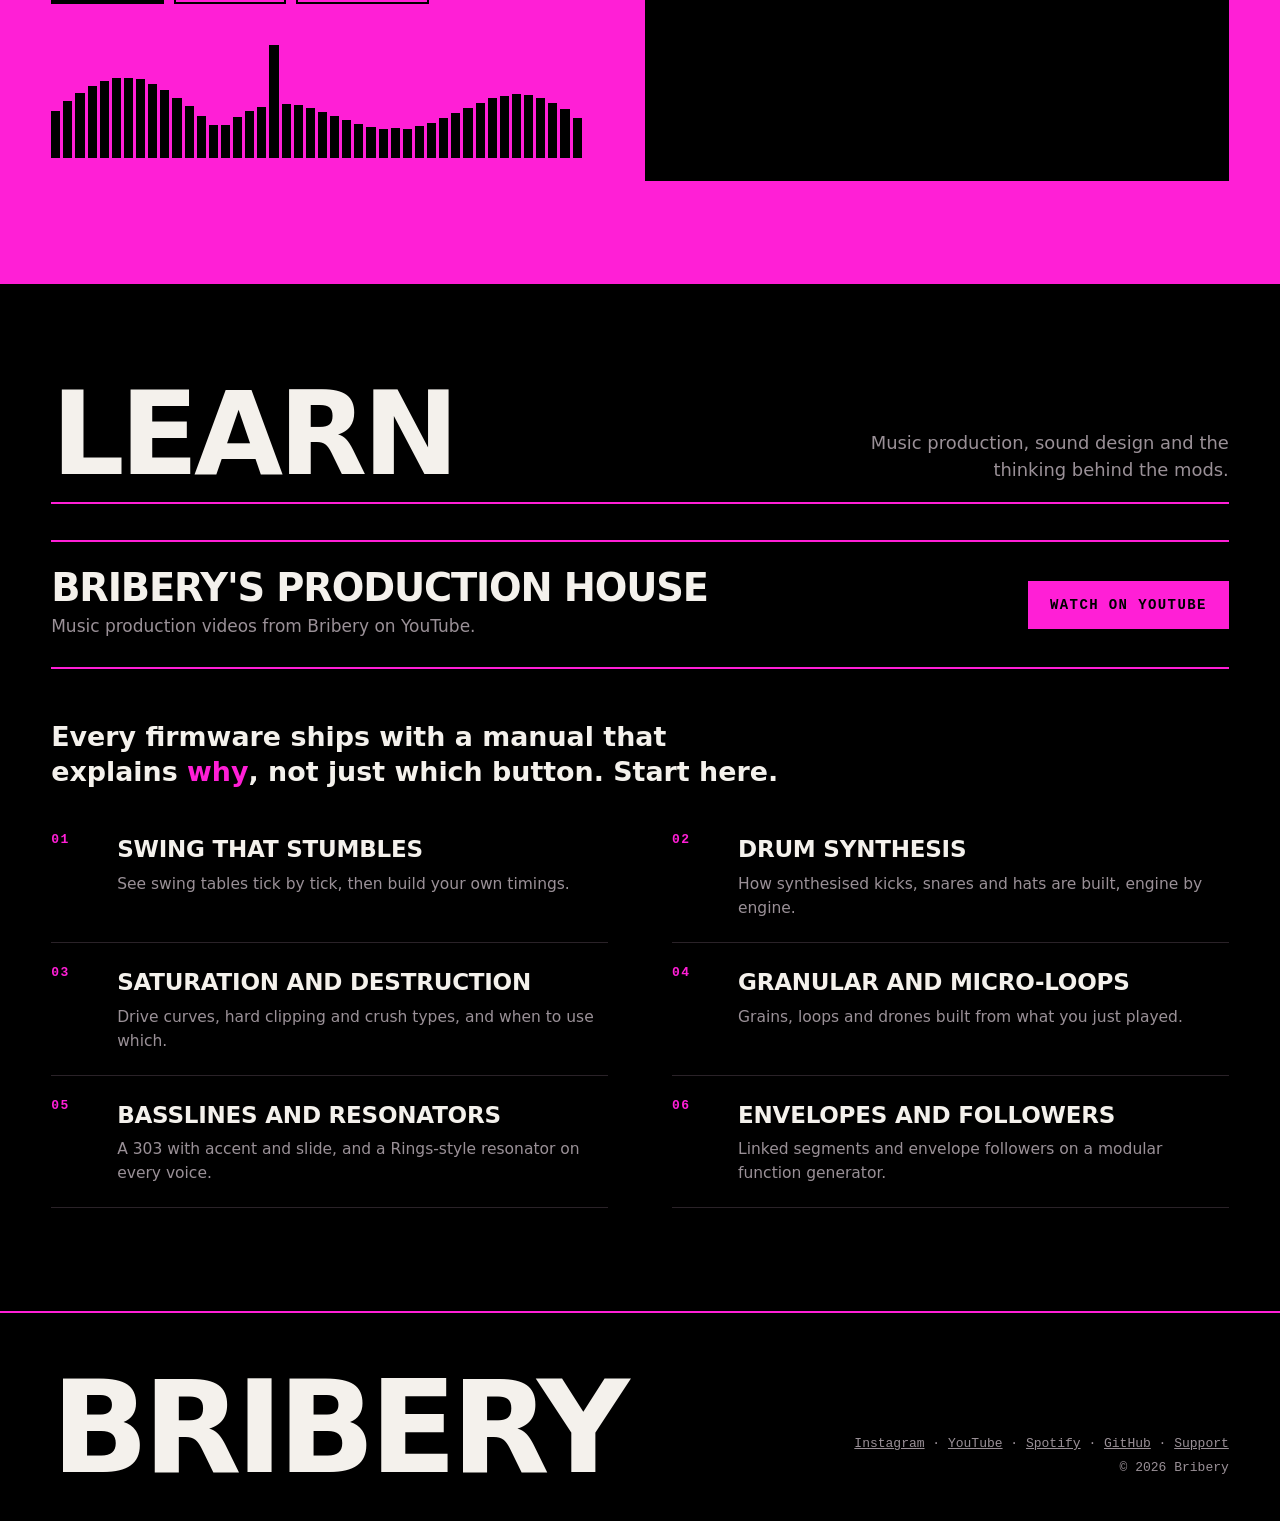
==== commit 51b90dac: "Glitch the scrolling pink bands like the H1 Bands marked data-bx-glitch get two cloned ghost tracks " ====
--- a/index.html
+++ b/index.html
@@ -122,7 +122,7 @@
     </div>
   </div>
 
-  <div class="marquee" aria-hidden="true">
+  <div class="marquee" aria-hidden="true" data-bx-glitch>
     <div class="marquee-track">
       <span>Broken<i>/</i>Glitch<i>/</i>Distorted<i>/</i>Stumble swing<i>/</i>Drum synths<i>/</i>Live reverse<i>/</i>Granular<i>/</i>Mix-buss destruction<i>/</i>Moarrrrr<i>/</i></span>
       <span>Broken<i>/</i>Glitch<i>/</i>Distorted<i>/</i>Stumble swing<i>/</i>Drum synths<i>/</i>Live reverse<i>/</i>Granular<i>/</i>Mix-buss destruction<i>/</i>Moarrrrr<i>/</i></span>
--- a/assets/site.css
+++ b/assets/site.css
@@ -68,6 +68,11 @@
 .bx-glitch::after{color:var(--bx-ink);mix-blend-mode:difference;animation:bxslice2 4.2s steps(1) infinite}
 @keyframes bxslice1{0%,86%,100%{clip-path:inset(100% 0 0 0);transform:none}87%{clip-path:inset(12% 0 70% 0);transform:translate(-1.2vw,0)}89%{clip-path:inset(55% 0 28% 0);transform:translate(1.6vw,0)}91%{clip-path:inset(30% 0 52% 0);transform:translate(-.6vw,0)}93%{clip-path:inset(78% 0 6% 0);transform:translate(2.2vw,0)}95%{clip-path:inset(100% 0 0 0)}}
 @keyframes bxslice2{0%,88%,100%{clip-path:inset(100% 0 0 0);transform:none}89%{clip-path:inset(40% 0 44% 0);transform:translate(1vw,0)}92%{clip-path:inset(4% 0 86% 0);transform:translate(-2vw,0)}94%{clip-path:inset(66% 0 20% 0);transform:translate(.8vw,0)}96%{clip-path:inset(100% 0 0 0)}}
+/* scrolling bands with data-bx-glitch: site.js clones the track into two ghost layers that slice like the H1 */
+.bx-glitch-band{position:relative}
+.bx-glitch-ghost{position:absolute;inset:0;overflow:hidden;pointer-events:none;clip-path:inset(100% 0 0 0)}
+.bx-glitch-ghost.g1{color:var(--bx-teal);mix-blend-mode:screen;animation:bxslice1 4.2s steps(1) infinite}
+.bx-glitch-ghost.g2{color:var(--bx-ink);mix-blend-mode:difference;animation:bxslice2 4.2s steps(1) infinite}
 .bx-lede{margin:0;font-size:clamp(19px,2.3vw,30px);line-height:1.3;font-weight:500;max-width:46ch}
 .bx-lede b{color:var(--bx-pink);font-weight:800}
 .bx-sec-head{display:grid;grid-template-columns:1fr auto;align-items:end;gap:20px;border-bottom:2px solid var(--bx-pink);padding-bottom:18px}
@@ -126,6 +131,7 @@
 }
 @media (prefers-reduced-motion:reduce){
   .bx-coin-inner,.bx-glitch::before,.bx-glitch::after{animation:none!important}
+  .bx-glitch-ghost{display:none}
 }
 /* The Companion app has its own New/Classic switch in its footer */
 body[data-bx-page="companion"] .bx-mode-float{display:none!important}
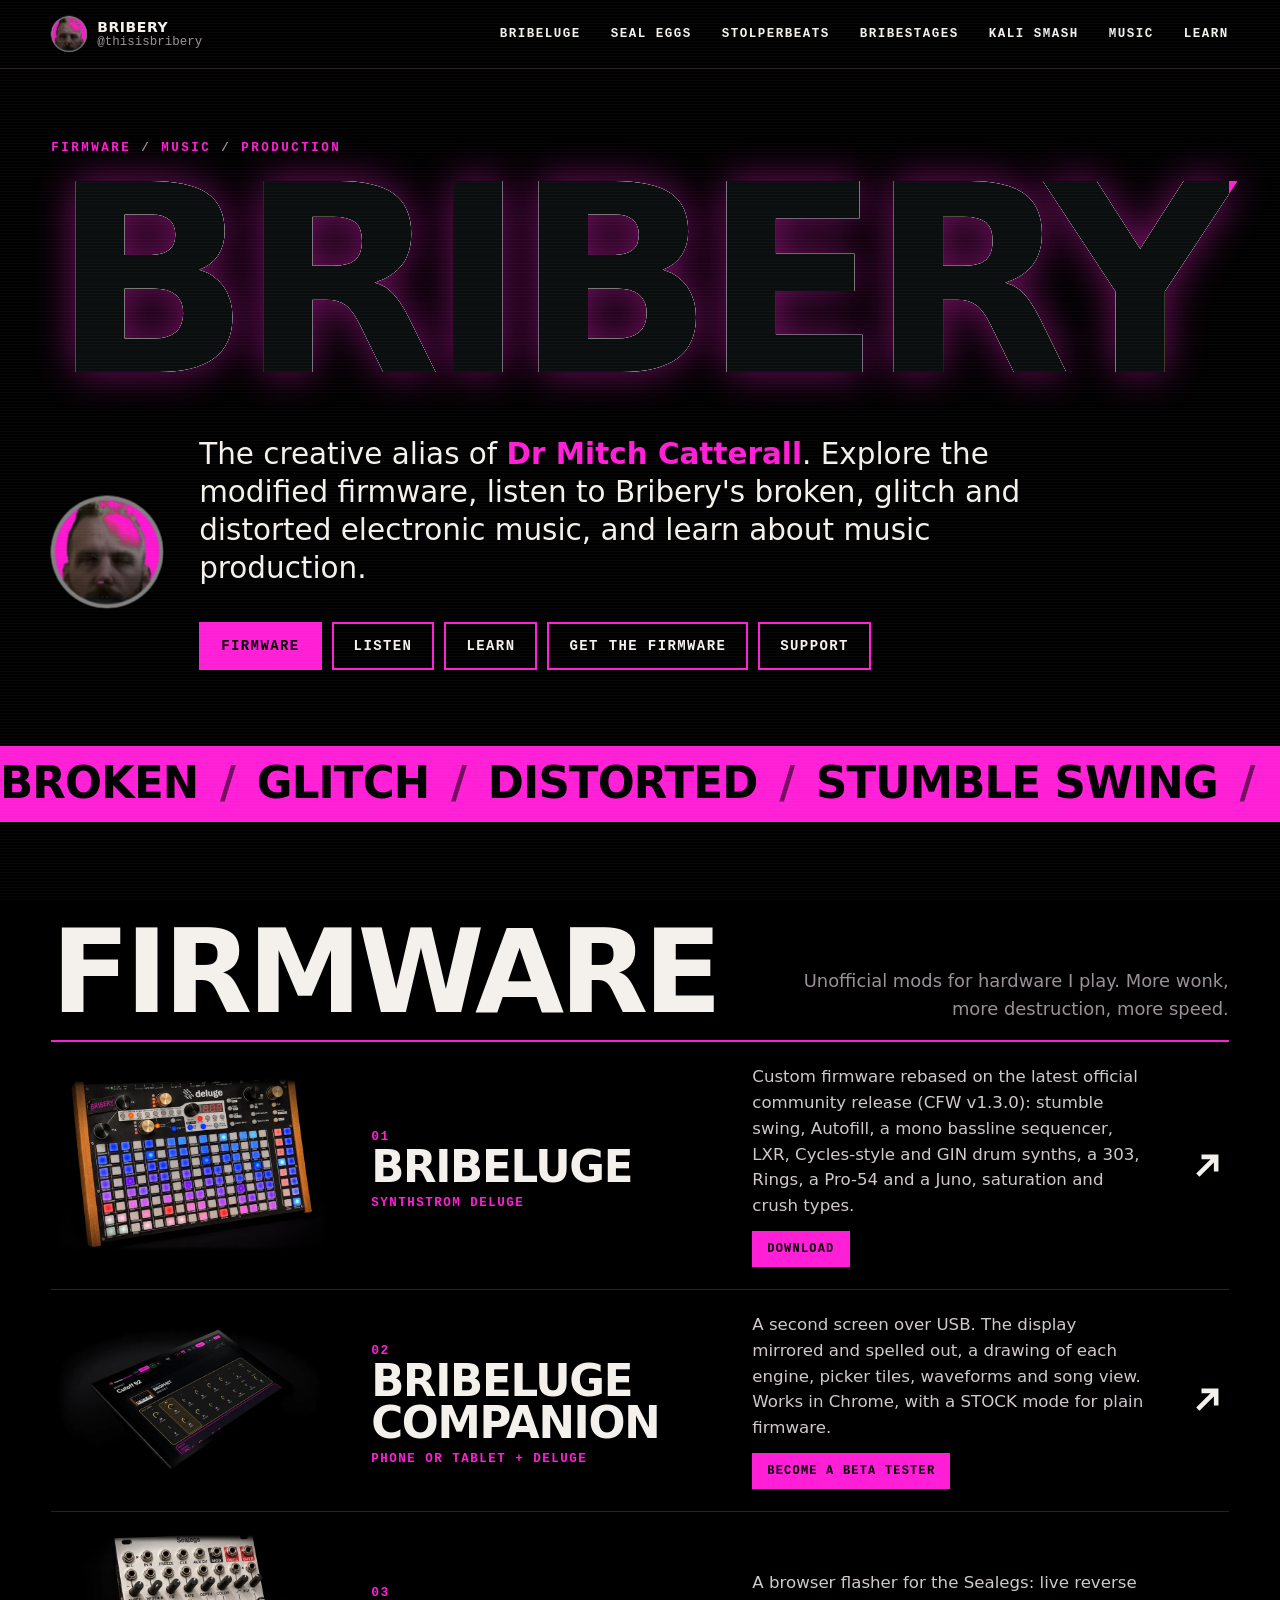
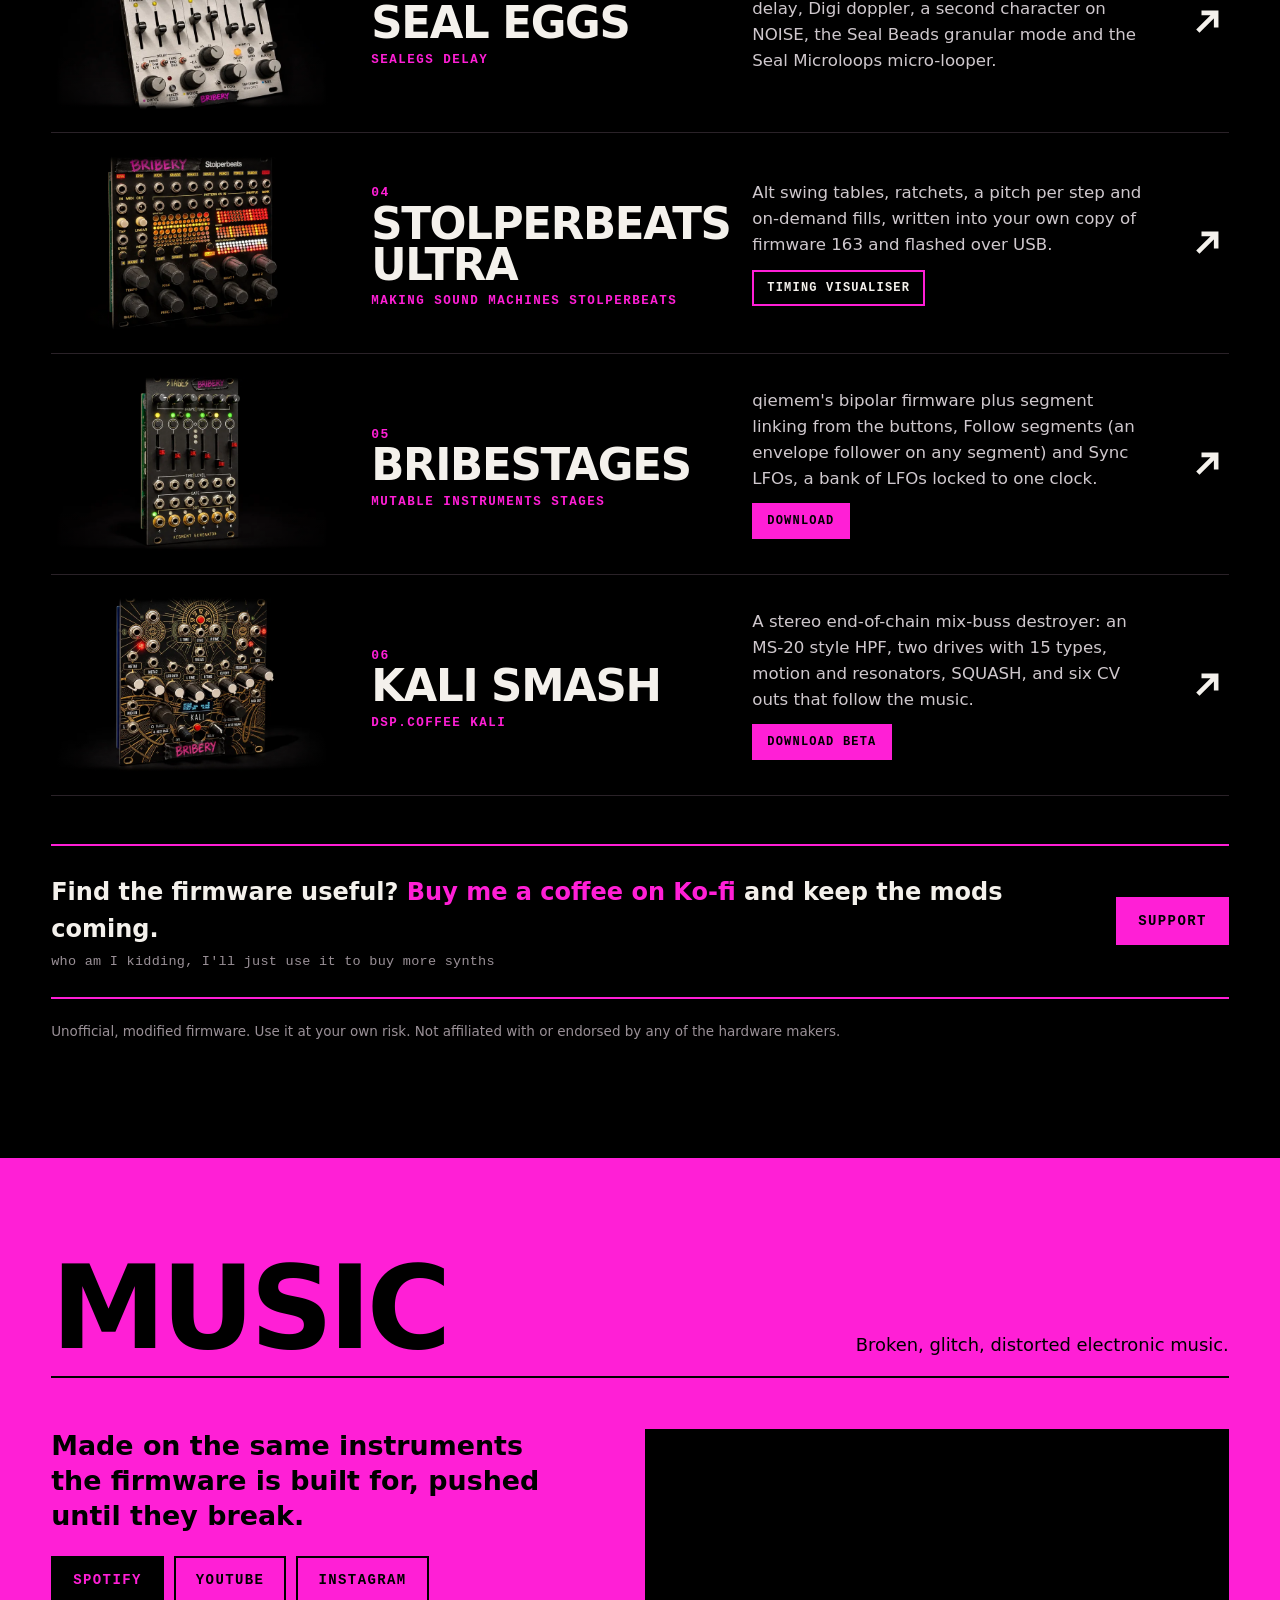
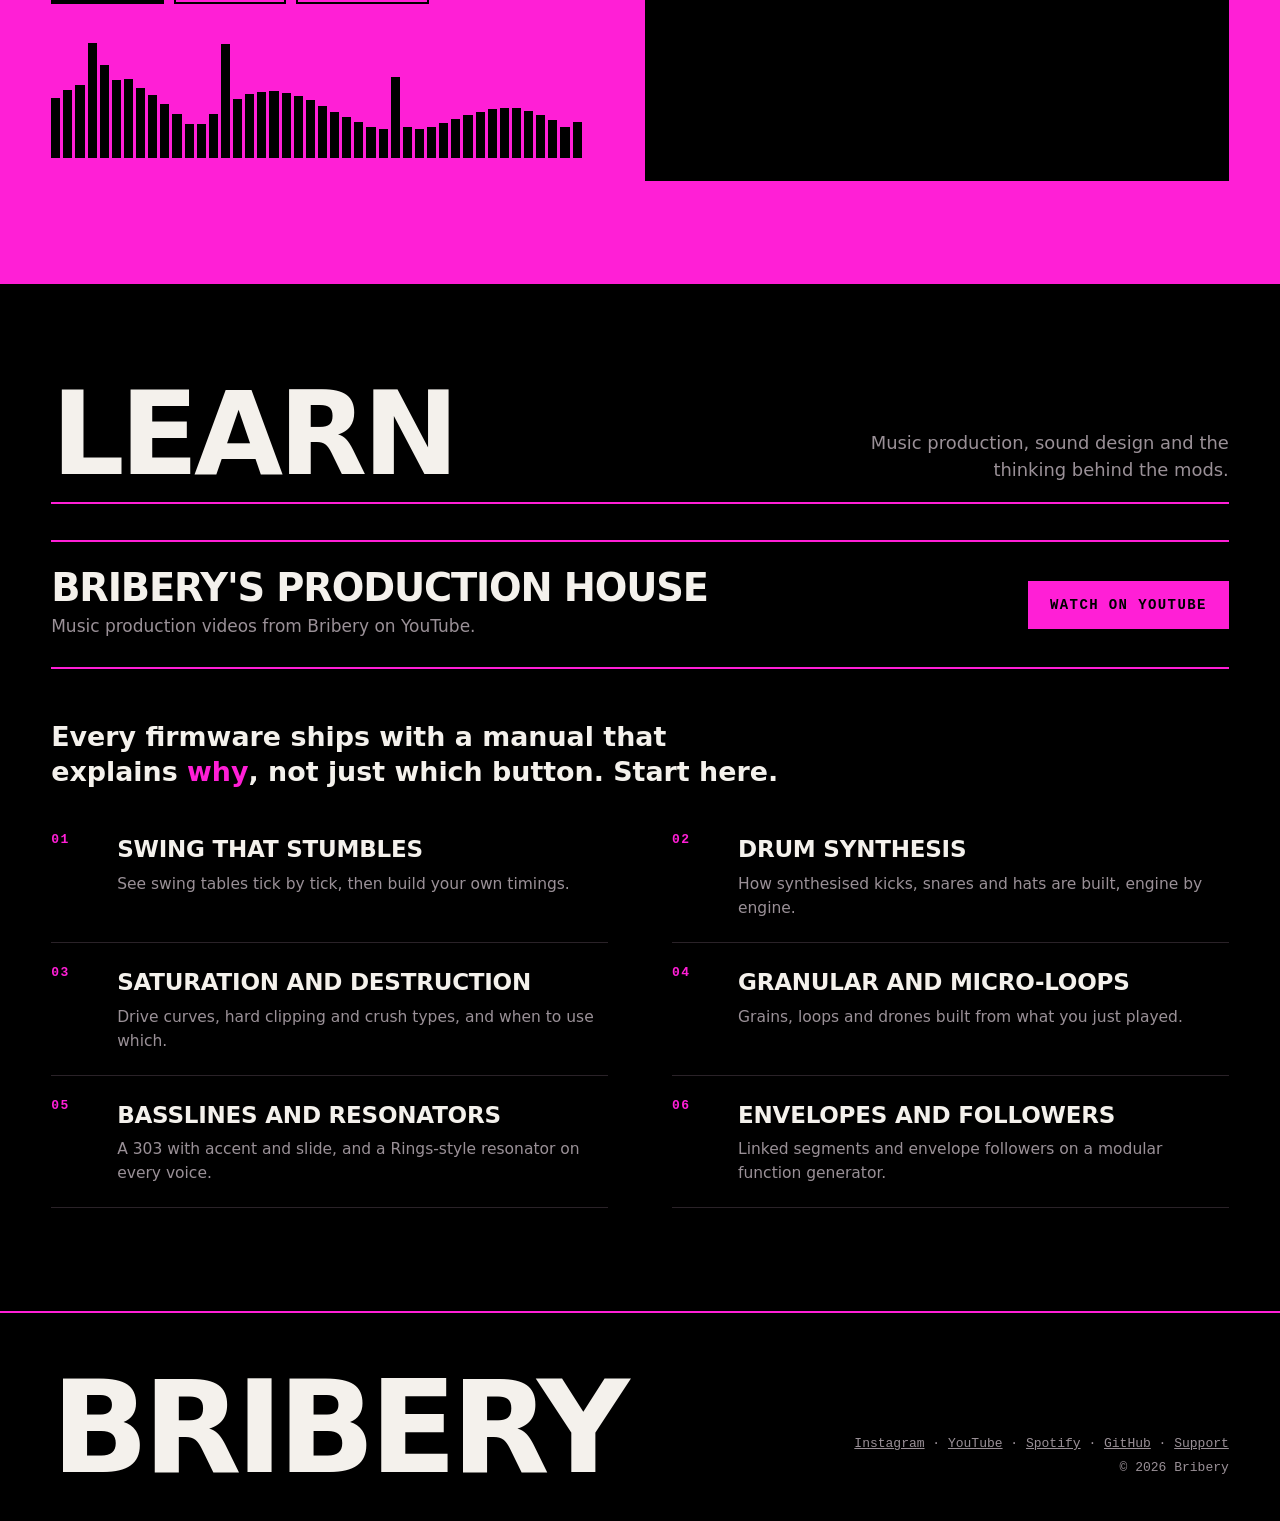
==== commit deae862a: "Companion moves under Bribeluge: info page, credits, protocol notes, headerless launch page /bribelu" ====
--- a/index.html
+++ b/index.html
@@ -144,7 +144,7 @@
       </li>
       <li class="row">
         <div class="shot"><img src="/assets/devices/companion-sm.webp" width="800" height="500" alt="" loading="lazy"></div>
-        <div><span class="bx-num">02</span><h3><a href="/companion/">Bribeluge Companion</a></h3><span class="dev">Phone or tablet + Deluge</span></div>
+        <div><span class="bx-num">02</span><h3><a href="/bribeluge/companion/">Bribeluge Companion</a></h3><span class="dev">Phone or tablet + Deluge</span></div>
         <div class="desc-wrap"><p class="desc">A second screen over USB. The display mirrored and spelled out, a drawing of each engine, picker tiles, waveforms and song view. Works in Chrome, with a STOCK mode for plain firmware.</p>
           <div class="extra"><a class="bx-btn bx-solid" href="#" data-bx-beta>Become a beta tester</a></div></div>
         <svg class="arrow" viewBox="0 0 24 24" aria-hidden="true"><path d="M7 17 17 7M9 7h8v8"/></svg>
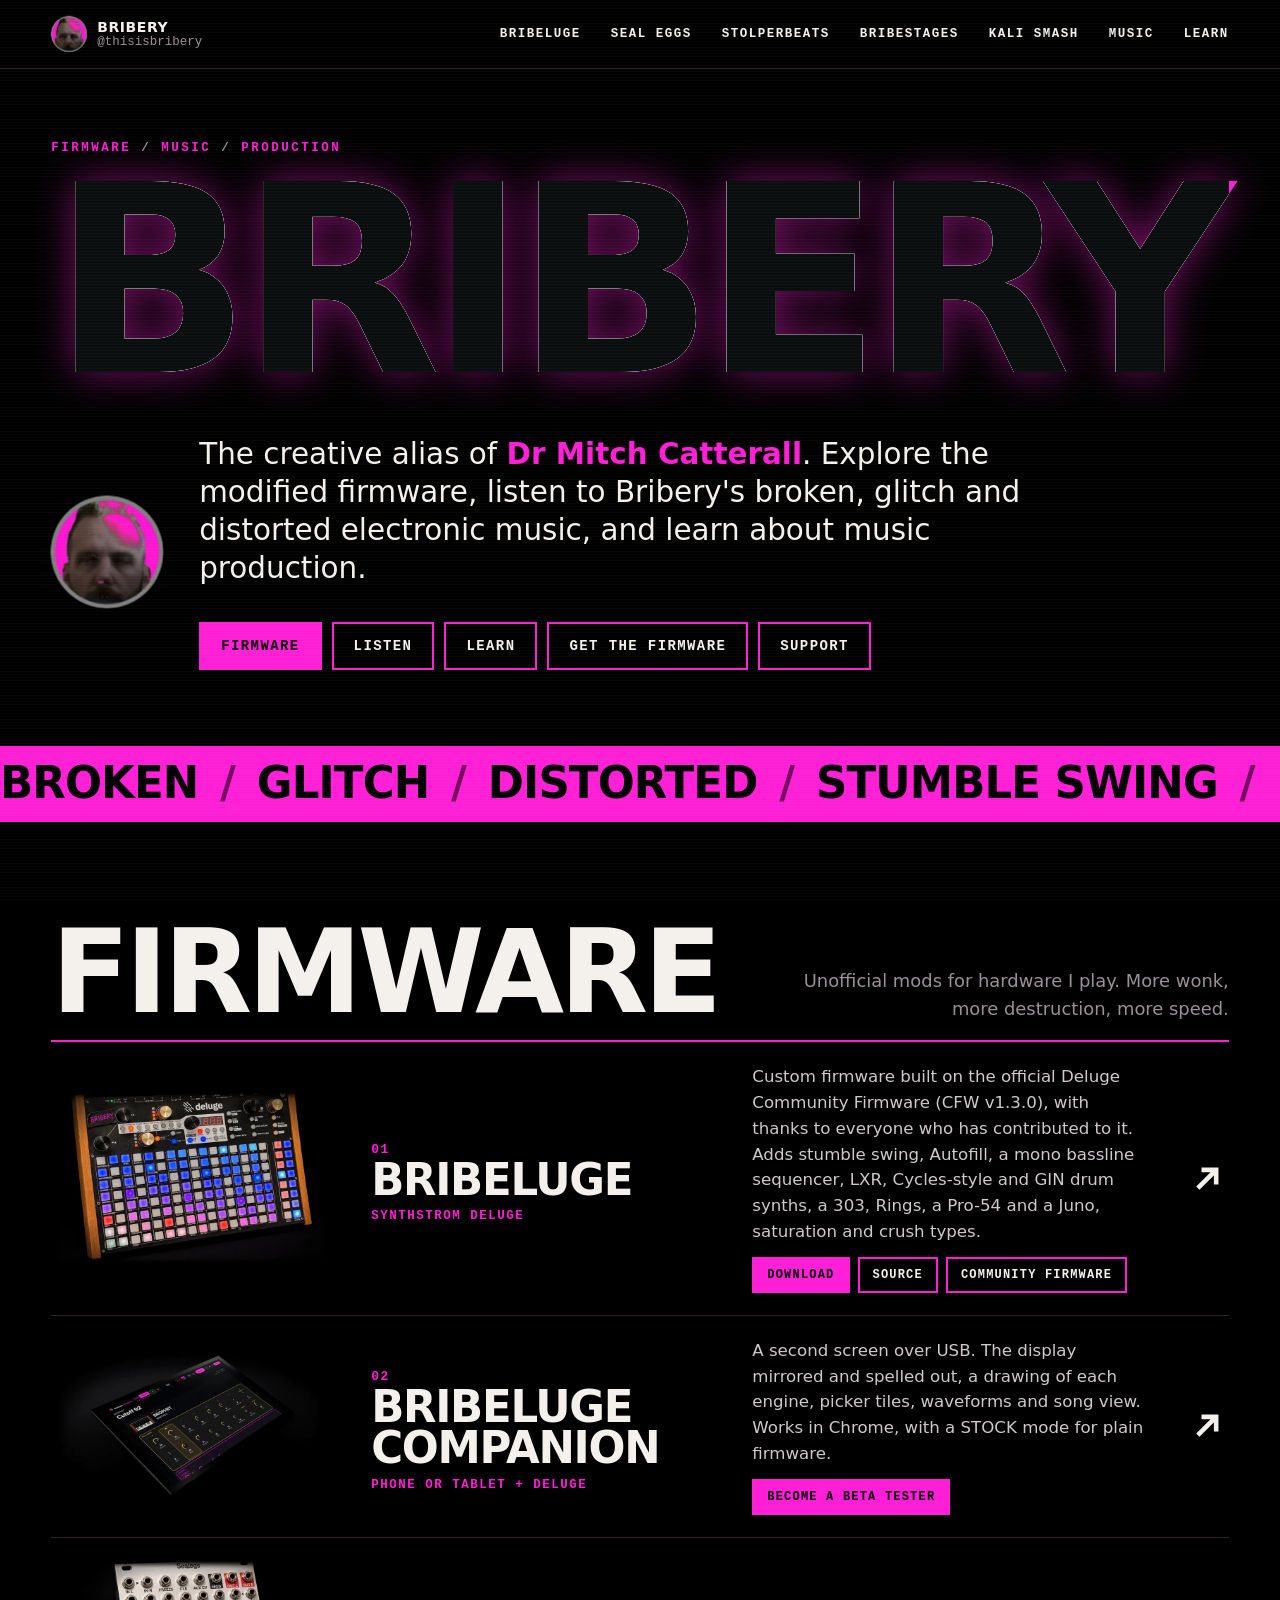
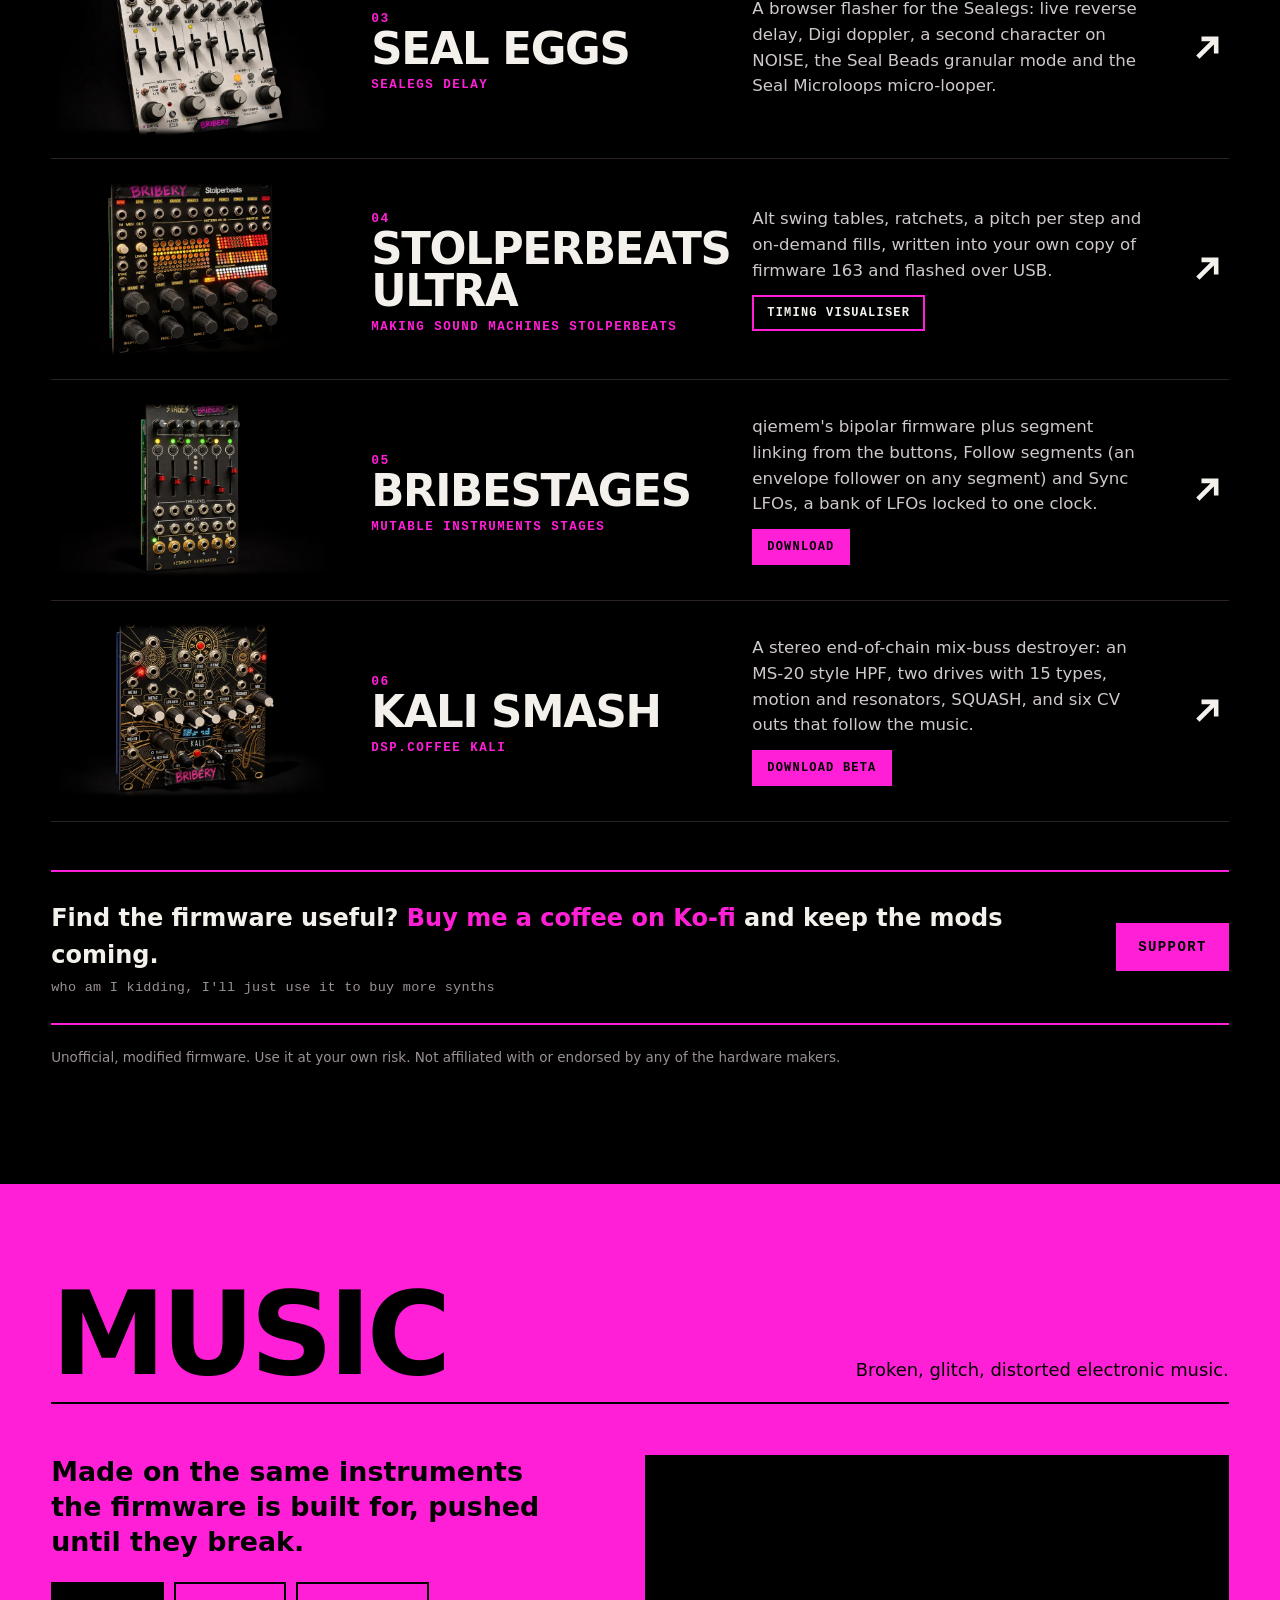
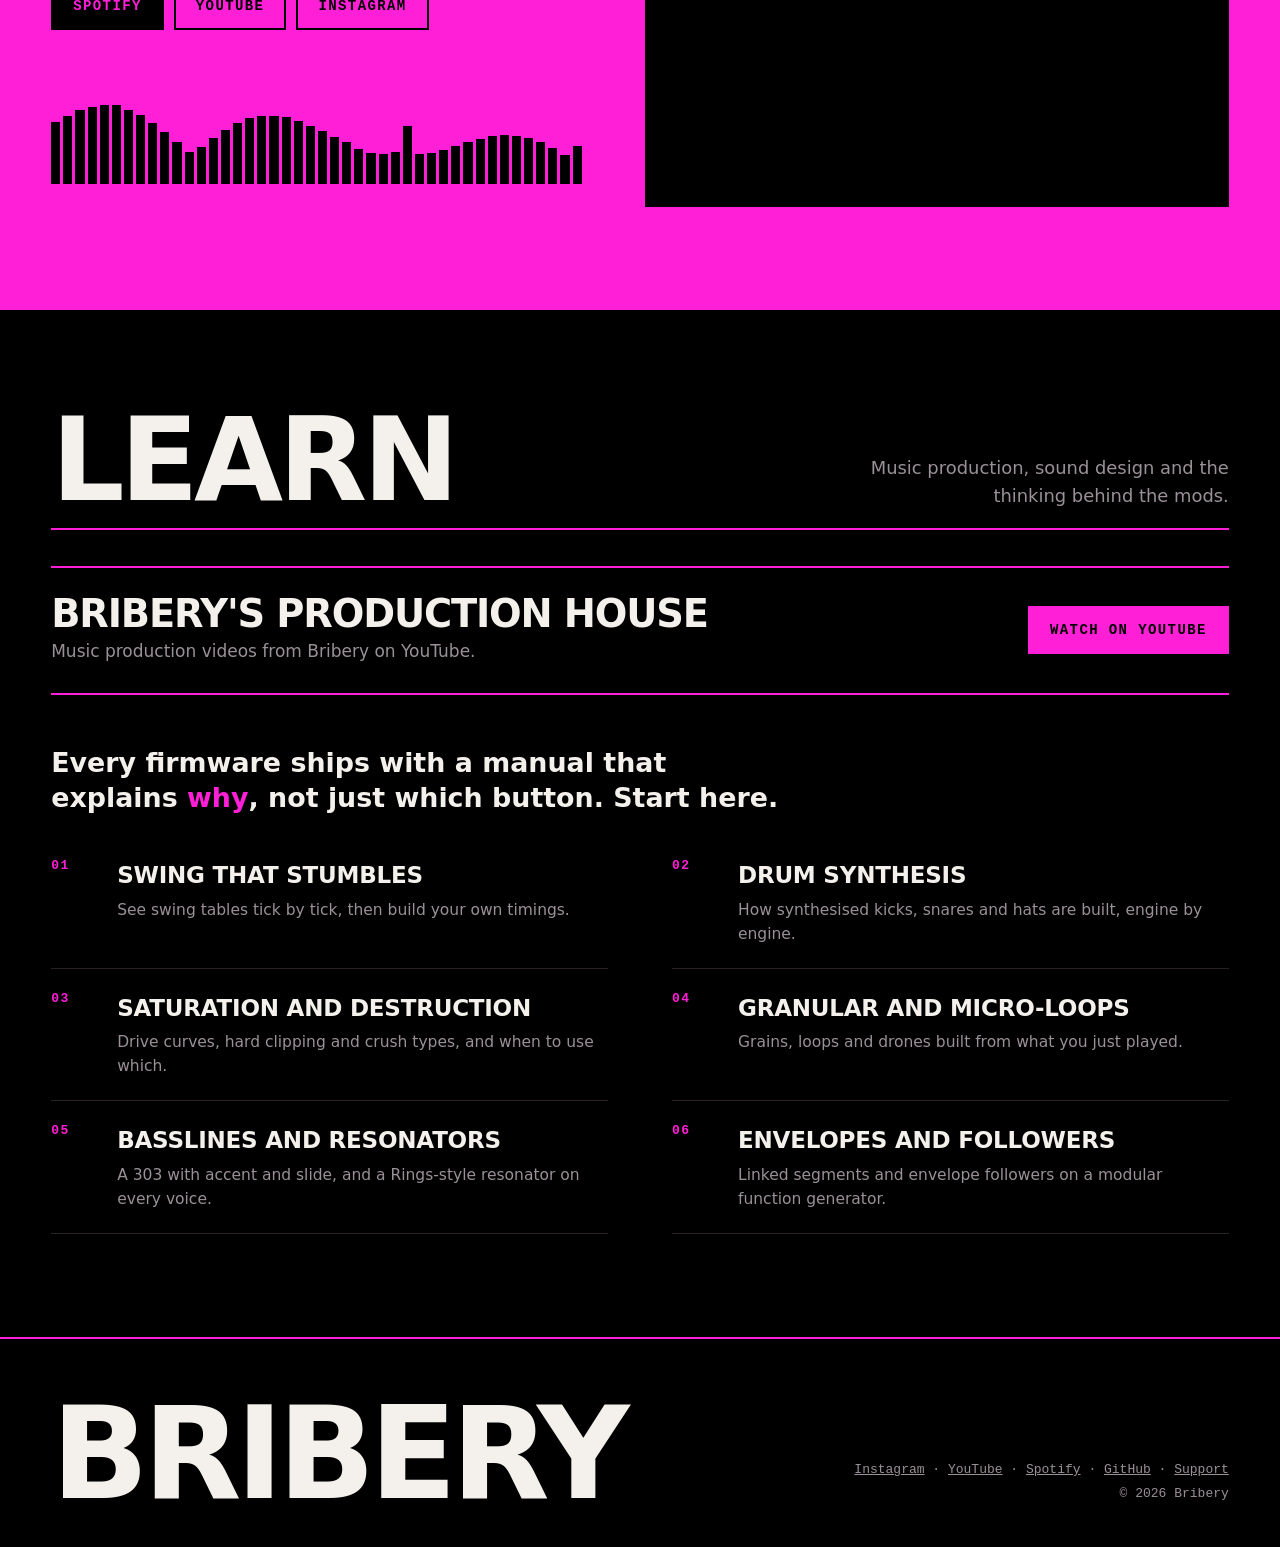
==== commit 0229582d: "Bribeluge: credit the community firmware and its contributors, link the source fork Co-Authored-By: " ====
--- a/index.html
+++ b/index.html
@@ -138,8 +138,8 @@
       <li class="row">
         <div class="shot"><img src="/assets/devices/deluge-sm.webp" width="800" height="500" alt="" loading="lazy"></div>
         <div><span class="bx-num">01</span><h3><a href="/bribeluge/">Bribeluge</a></h3><span class="dev">Synthstrom Deluge</span></div>
-        <div class="desc-wrap"><p class="desc">Custom firmware rebased on the latest official community release (CFW v1.3.0): stumble swing, Autofill, a mono bassline sequencer, LXR, Cycles-style and GIN drum synths, a 303, Rings, a Pro-54 and a Juno, saturation and crush types.</p>
-          <div class="extra"><a class="bx-btn bx-solid" href="#" data-bx-download="bribeluge">Download</a></div></div>
+        <div class="desc-wrap"><p class="desc">Custom firmware built on the official Deluge Community Firmware (CFW v1.3.0), with thanks to everyone who has contributed to it. Adds stumble swing, Autofill, a mono bassline sequencer, LXR, Cycles-style and GIN drum synths, a 303, Rings, a Pro-54 and a Juno, saturation and crush types.</p>
+          <div class="extra"><a class="bx-btn bx-solid" href="#" data-bx-download="bribeluge">Download</a><a class="bx-btn" href="https://github.com/thisisbribery/DelugeFirmware" target="_blank" rel="noopener">Source</a><a class="bx-btn" href="https://delugecommunity.com/" target="_blank" rel="noopener">Community firmware</a></div></div>
         <svg class="arrow" viewBox="0 0 24 24" aria-hidden="true"><path d="M7 17 17 7M9 7h8v8"/></svg>
       </li>
       <li class="row">
